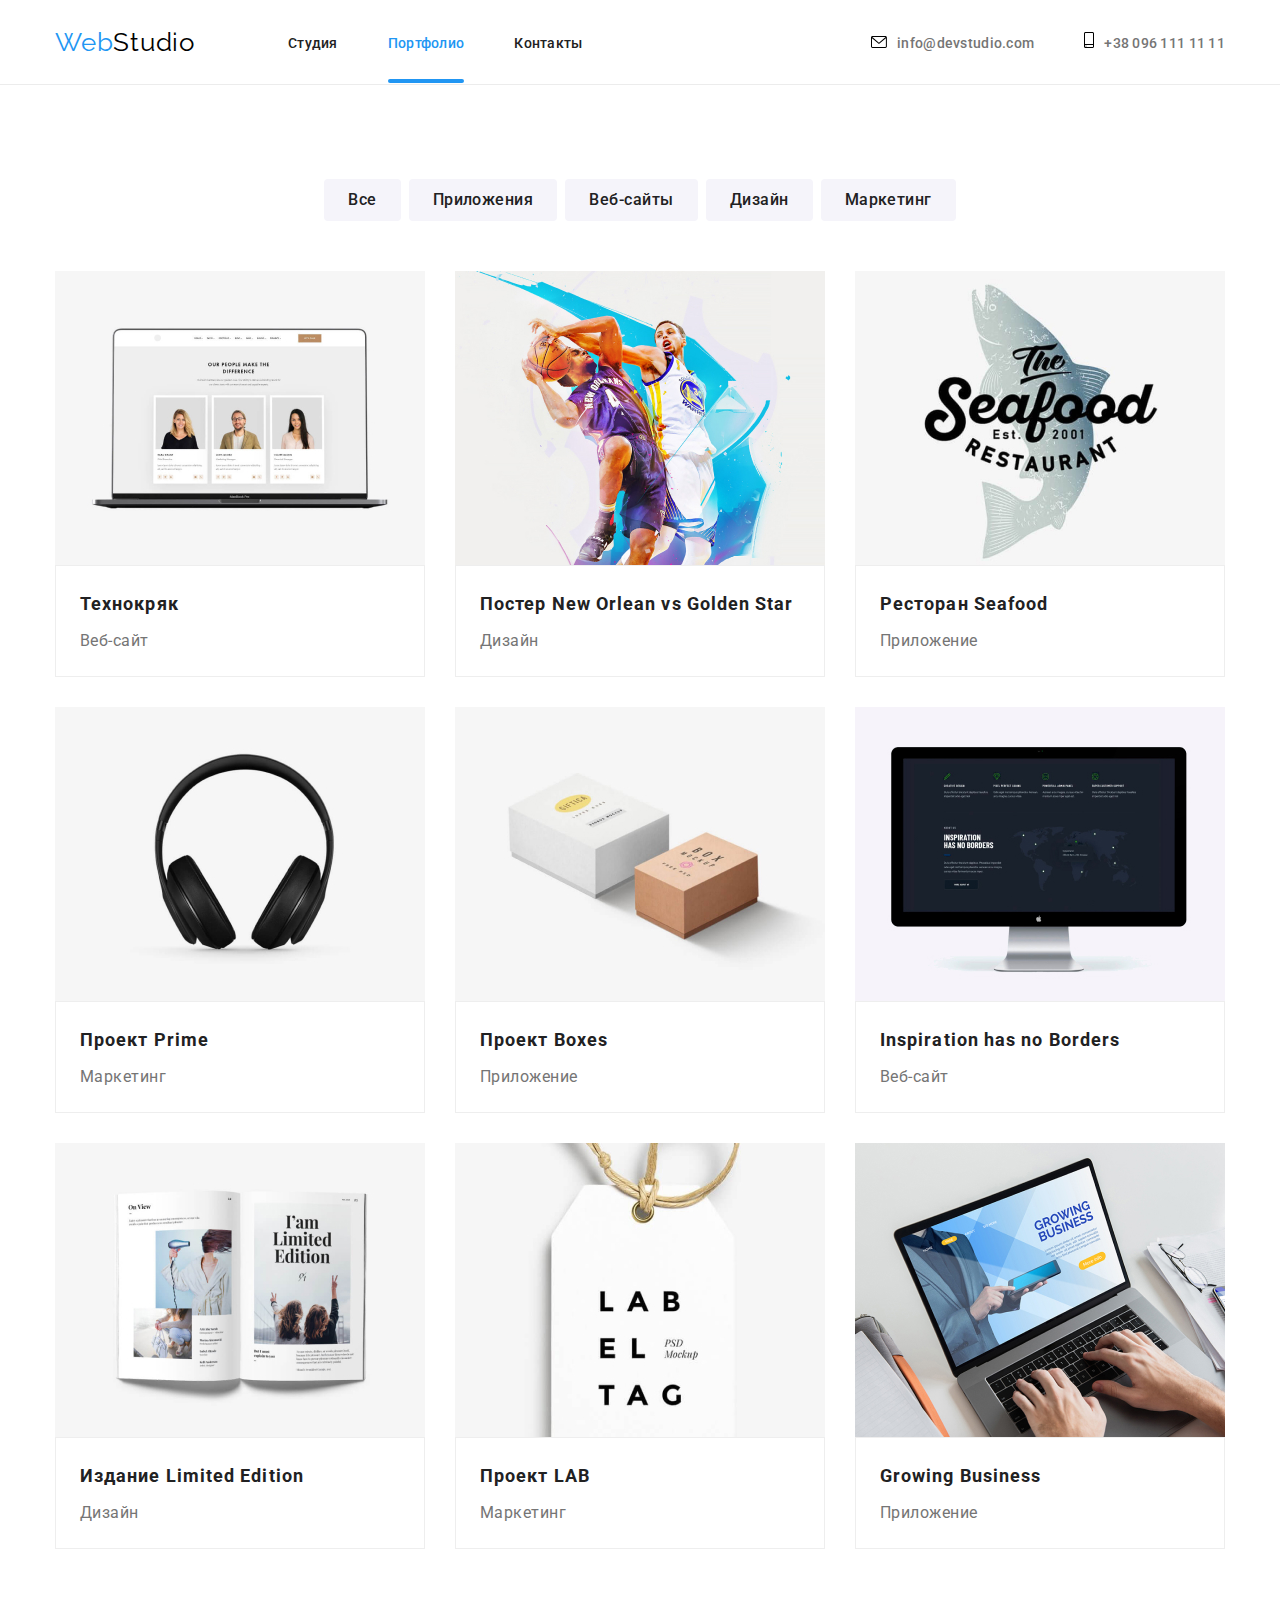
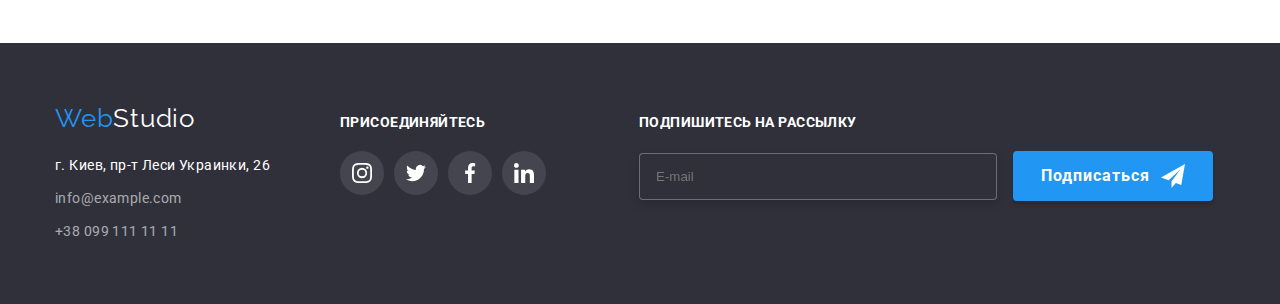
==== portfolio.html @ 4fe002f0 "перенесення попередньої роботи" ====
<!DOCTYPE html>
<html lang="en">
<head>
    <meta charset="UTF-8">
    <meta http-equiv="X-UA-Compatible" content="IE=edge">
    <meta name="viewport" content="width=device-width, initial-scale=1.0">
    <title>Document</title>
    <link href="https://fonts.googleapis.com/css2?family=Raleway:wght@700&family=Roboto:wght@400;500;700;900&display=swap"
        rel="stylesheet">
    <link href="https://cdnjs.cloudflare.com/ajax/libs/modern-normalize/1.1.0/modern-normalize.min.css">
    <link rel="stylesheet" href="./css/styles.css" />
    </head>
<body>
    <header class="nav">
    <div class="container nav-container">
        <nav class="header-content">
            <a href="" class="logo"><span class="logo-part">Web</span>Studio</a>
    
            <ul class="site-nav">
                    <li class="item"><a href="index.html">Студия</a></li>
                    <li class="item"><a href="portfolio.html" class="link current">Портфолио</a></li>
                    <li class="item"><a href="">Контакты</a></li>
                    </ul>
                    
                    </nav>
                    <ul class="header-contacts">
                        <li class="item">
                    
                            <a href="mailto:info@devstudio.com"> <svg class="item-icon mail">
                                    <use href="./images/icons.svg#icon-envelope"></use>
                                </svg>info@devstudio.com</a>
                        </li>
                        <li class="item">
                            <a href="tel:+380961111111"> <svg class="item-icon phone">
                                    <use href="./images/icons.svg#icon-smartphone"></use>
                                </svg>+38 096 111 11 11</a>
                        </li>
                    </ul>
        </div>
    
    </header>

    <main> 
    <section class="section-portfolio">
        <div class="container">
            <h1 class="visually-hidden">Портфолио</h1>
            <ul class="btn-list">
                <li class="list-item"><button type="button" class="btn-port">Все</button></li>
                <li class="list-item"><button type="button" class="btn-port">Приложения</button></li>
                <li class="list-item"><button type="button" class="btn-port">Веб-сайты</button></li>
                <li class="list-item"><button type="button" class="btn-port">Дизайн</button></li>
                <li class="list-item"><button type="button" class="btn-port">Маркетинг</button></li>
            </ul>

            <ul class="port-list">
                
                <li class="item">
                    <a href="#" class="port-card">
                        <div class="port-item">
                            <img class="port-img" src="./images/img-1.jpg" alt="Технокряк" width="370" height="294">
                            <div class="overlay">
                                <p class="overlay-text">Ресурс предлагает комплексные предложения с разным уровнем функционала и сервисов.
                                    Все это позволит посетителю получить исчерпывающие сведения о компании или частном лице.</p>
                            </div>
                        </div>
                        
                        <div class="port-box">
                            <h2 class="port-subtitle">Технокряк</h2>
                            <p class="port-text">Веб-сайт</p>
                        </div>
                    </a>
                    
                    
                </li>
                
                <li class="item">
                    <a href="#" class="port-card"> 
                        <div class="port-item">
                            <img class="port-img" src="./images/img-2.jpg" alt="Постер New Orlean vs Golden Star" width="370" height="294">
                            <div class="overlay">
                                <p class="overlay-text">Ресурс предлагает комплексные предложения с разным уровнем функционала и сервисов.
                                    Все это позволит посетителю получить исчерпывающие сведения о компании или частном лице.</p>
                            </div>
                        </div>
                        
                        <div class="port-box">
                            <h2 class="port-subtitle">Постер New Orlean vs Golden Star</h2>
                            <p class="port-text">Дизайн</p>
                        </div>
                    </a>
                    
                    
                </li>
                
                <li class="item">
                    <a href="#" class="port-card"> 
                    <div class="port-item">
                        <img class="port-img" src="./images/img-3.jpg" alt="Ресторан Seafood" width="370" height="294">
                        <div class="overlay">
                            <p class="overlay-text">Ресурс предлагает комплексные предложения с разным уровнем функционала и сервисов.
                                Все это позволит посетителю получить исчерпывающие сведения о компании или частном лице.</p>
                        </div>
                    </div>
                    
                    <div class="port-box">
                        <h2 class="port-subtitle">Ресторан Seafood</h2>
                        <p class="port-text">Приложение</p>
                    </div>
                    </a>
                                        
                </li>
                
                <li class="item">
                    <a href="#" class="port-card">
                        <div class="port-item">
                            <img class="port-img" src="./images/img-4.jpg" alt="Проект Prime" width="370" height="294">
                            <div class="overlay">
                                <p class="overlay-text">Ресурс предлагает комплексные предложения с разным уровнем функционала и сервисов.
                                    Все это позволит посетителю получить исчерпывающие сведения о компании или частном лице.</p>
                            </div>
                        </div>                        
                        
                        <div class="port-box">
                            <h2 class="port-subtitle">Проект Prime</h2>
                            <p class="port-text">Маркетинг</p>
                        </div>
                    </a>
                    
                    
                </li>
                
                <li class="item">
                    <a href="#" class="port-card">
                        <div class="port-item">
                            <img class="port-img" src="./images/img-5.jpg" alt="Проект Boxes" width="370" height="294">
                            <div class="overlay">
                                <p class="overlay-text">Ресурс предлагает комплексные предложения с разным уровнем функционала и сервисов.
                                    Все это позволит посетителю получить исчерпывающие сведения о компании или частном лице.</p>
                            </div>
                        </div>
                        
                        <div class="port-box">
                            <h2 class="port-subtitle">Проект Boxes</h2>
                            <p class="port-text">Приложение</p>
                        </div>
                    </a>
                    
                    
                </li>
                
                <li class="item"> 
                    <a href="#" class="port-card">
                        <div class="port-item">
                            <img class="port-img" src="./images/img-6.jpg" alt="Inspiration has no Borders" width="370" height="294">
                            <div class="overlay">
                                <p class="overlay-text">Ресурс предлагает комплексные предложения с разным уровнем функционала и сервисов.
                                    Все это позволит посетителю получить исчерпывающие сведения о компании или частном лице.</p>
                            </div>
                        </div>
                        
                        <div class="port-box">
                            <h2 class="port-subtitle">Inspiration has no Borders</h2>
                            <p class="port-text">Веб-сайт</p>                        
                        </div>
                    </a>
                    
                    
                </li>
                
                <li class="item">
                    <a href="#" class="port-card">
                        <div class="port-item">
                            <img class="port-img" src="./images/img-7.jpg" alt="Издание Limited Edition" width="370" height="294">
                            <div class="overlay">
                                <p class="overlay-text">Ресурс предлагает комплексные предложения с разным уровнем функционала и сервисов.
                                    Все это позволит посетителю получить исчерпывающие сведения о компании или частном лице.</p>
                            </div>
                        </div>
                        
                        <div class="port-box">
                            <h2 class="port-subtitle">Издание Limited Edition</h2>
                            <p class="port-text">Дизайн</p>                        
                        </div>
                    </a>                   
                </li>
                
                <li class="item">
                    <a href="#" class="port-card">
                        <div class="port-item">
                            <img class="port-img" src="./images/img-8.jpg" alt="Проект LAB" width="370" height="294">
                            <div class="overlay">
                        
                                <p class="overlay-text">Ресурс предлагает комплексные предложения с разным уровнем функционала и сервисов.
                                    Все это позволит посетителю получить исчерпывающие сведения о компании или частном лице.</p>
                            </div>
                        </div>
                        
                        <div class="port-box">
                            <h2 class="port-subtitle">Проект LAB</h2 class="port-subtitle">
                            <p class="port-text">Маркетинг</p>
                        </div>
                    </a>                    
                </li>
                
                <li class="item">
                    <a href="#" class="port-card">
                        <div class="port-item">
                            <img class="port-img" src="./images/img-9.jpg" alt="Growing Business" width="370" height="294">
                            <div class="overlay">
                                <p class="overlay-text">Ресурс предлагает комплексные предложения с разным уровнем функционала и сервисов.
                                    Все это позволит посетителю получить исчерпывающие сведения о компании или частном лице.</p>
                            </div>
                        </div>
                        
                        <div class="port-box">
                            <h2 class="port-subtitle">Growing Business</h2>
                            <p class="port-text">Приложение</p>
                        </div>
                    </a>
                </li>

                       
            </ul>

        </div>
   
    </section>
    </main>
    <footer class="address">
        <div class="container footer-box">
            <div>
                <a href="" class="footer-logo"><span class="footer-logo-part">Web</span>Studio</a>
                <address>
                    <p class="footer-address">г. Киев, пр-т Леси Украинки, 26</p>
                    <ul class="footer-link">
                        <a href="mailto:info@example.com">info@example.com</a>
                        <a href="tel:+380991111111">+38 099 111 11 11</a>
                    </ul>
            </div>
    
            <div class="footer-box-sl">
                <h3 class="footer-stitle">присоединяйтесь</h3>
                <ul class="sl-team-list">
                    <li> <a href="" class="sl-footer">
                            <svg class="sl-icon-footer" width="20px" height="20px">
                                <use href="./images/icons.svg#icon-instagram">
                
                                </use>
                            </svg>
                        </a> </li>
                    <li> <a href="" class="sl-footer"> <svg class="sl-icon-footer" width="20px" height="20px">
                                <use href="./images/icons.svg#icon-twitter">
                
                                </use>
                            </svg></a> </li>
                    <li> <a href="" class="sl-footer"> <svg class="sl-icon-footer" width="20px" height="20px">
                                <use href="./images/icons.svg#icon-facebook">
                
                                </use>
                            </svg></a> </li>
                    <li> <a href="" class="sl-footer"> <svg class="sl-icon-footer" width="20px" height="20px">
                                <use href="./images/icons.svg#icon-linkedin">
                
                                </use>
                            </svg></a> </li>
                </ul>
    
            </div>
            <div class="footer-form">
                <h3 class="footer-stitle">Подпишитесь на рассылку</h3>
                <form>
                    <label></label>
                    <input class="footer-input" type="email" name="email" placeholder="E-mail">
                    <button class="btn-footer" type="submit">Подписаться
                        <svg class="svg-send" width="24px" height="24px">
                            <use href="./images/icons.svg#icon-send"> </use>
                        </svg>
                    </button>
                </form>
            </div>
    
        </div>
        </address>
        </div>
    </footer>
</body>
</html>
---- css/styles.css ----
:root {
    --logo-color: #000000;
    --primary-text-color: #212122;
    --secondary-text-color: #757575;
    --footer-text-color: #FFFFFF;
    --footer-link-color: rgba(255, 255, 255, 0.6);
    --icon-color: #AFB1B8;
    --accent-color: #2196F3;
    --primary-bgc-color: #FFFFFF;
    --section-bgc-color: #E5E5E5;
    --main-footers-bgc-color: #2F303A;
    --btn-bg-color: #2196F3;
    --sec-studio-btn-bgc: #F5F4FA;
}
body {
    background: var(--primary-bgc-color);
    font-family: roboto, sans-serif;
    color: var(--primary-text-color);  
}

* {
    margin: 0;
    padding: 0;
    box-sizing: border-box;
}
    

/* header */
.container {
    width: 1200px;
    margin-left: auto;
    margin-right: auto;
    padding-left: 15px;
    padding-right: 15px;
}
.nav {
    display: flex;
    position: relative;
    justify-content: center;
    align-items: center;
    border-bottom: 1px solid #ECECEC;
        
}
.nav-container {
    display: flex;
    margin: 0;
    justify-content: center;
    
}

.header-content {
    display: flex;
    align-items: center;
    
    
}
.logo {
    color: var(--logo-color);
    font-family: Raleway, cursive;
    font-size: 26px;
    line-height: 1.19;
    letter-spacing: 0.03em;
    
    
}
.logo-part {
    color: var(--accent-color);
}
ul {
    padding: 0;
    margin: 0;
    list-style: none;
}
a:link {
    text-decoration: none;
    
}
.site-nav {
    display: flex;
    margin: 0;
    margin-left: 93px;
    padding: 0;
    align-items: center;
    
}
.site-nav .item {
    margin-right: 50px;
}
.site-nav .item:nth-last-child(1) {
    margin-right: 0;
}
.site-nav link {
    
    display: block;
    padding-top: 32px;
    padding-bottom: 32px;
}
.site-nav a {
    padding-top: 32px;
    padding-bottom: 32px;
    color: var(--primary-text-color);
    font-weight: 500;
    font-size: 14px;
    line-height: 1.14;
    letter-spacing: 0.02em;
    transition: color 250ms cubic-bezier(0.4, 0, 0.2, 1);
    
}

.site-nav .link.current {
    position: relative;
    color: var(--accent-color);
}
.site-nav .item {
    position: relative;
}
.link.current::after {
    content: '';
    position: absolute;
    bottom: 0;
    left: 0;
    width: 100%;
    height: 4px;
    border-radius: 2px;
    background-color: var(--accent-color);
}
    
.site-nav a:hover, .site-nav a:focus {
    color: var(--accent-color);}

.item-icon.phone {
    margin-right: 10px;
    width: 10px;
    height: 16px;
    transition: fill 250ms cubic-bezier(0.4, 0, 0.2, 1);
    
}
.item-icon.mail {
    margin-right: 10px;
    width: 16px;
    height: 12px;
    transition: fill 250ms cubic-bezier(0.4, 0, 0.2, 1);
}
.header-contacts .item:hover {
    fill: var(--accent-color);
}
.header-contacts .item a:focus svg {
    fill: var(--accent-color);

}
.header-contacts {
    display: flex;
    margin: 0;
    margin-left: auto;
    padding-top: 32px;
    padding-bottom: 32px;
    align-items: center;
    
}
.header-contacts .item {
    margin-right: 50px;
   
}
.header-contacts .item:nth-last-child(1) {
    margin-right: 0;
}
.header-contacts a {
    color: var(--secondary-text-color);
    font-weight: 500;
    font-size: 14px;
    line-height: 1.14;
    letter-spacing: 0.02em;
    transition: color 250ms cubic-bezier(0.4, 0, 0.2, 1);
    
}
.header-contacts a:hover,
.header-contacts a:focus {
    color: var(--accent-color);
}


/* main */


.hero {
   display: flex;
   margin-left: auto;
   margin-right: auto   ;
   padding-top: 200px;
   padding-bottom: 200px;
   max-width: 1600px;
   max-height: 600px;

   background-image: linear-gradient(to right, rgba(47,48,58,0.4), rgba(47,48,58,0.4)),
   url('../images/hero-bg-img.jpg');
   background-size: cover;
   background-position: center;
   background-repeat: no-repeat;
   background-color: var(--main-footers-bgc-color);
   color: var(--footer-text-color);
    text-align: center;
    align-items: center;
}
.hero-title {
    margin-top: 0;
    margin-bottom: 30px;
    font-weight: 900;
    font-size: 44px;
    line-height: 1.37;    
    letter-spacing: 0.06em;

    
    width: 696px;
    margin-left: auto;
    margin-right: auto;
    
}

.btn {
    background-color: var(--btn-bg-color);

    color: var(--footer-text-color);
    cursor: pointer;

    font-family: Roboto;
    font-weight: 700;
    font-size: 16px;
    line-height: 1.88;
    align-items: center;
    text-align: center;
    letter-spacing: 0.06em;

    display: inline-block;
    min-width: 200px;
    padding: 10px 32px;
    box-shadow: 0px 4px 4px rgba(0, 0, 0, 0.15);
    border-radius: 4px;
    
}

.section-secondary {
    padding-top: 89px;
    padding-bottom: 94px;

  }
.section-title {
    margin: 0;
    padding: 0;
    color: var(--primary-text-color);
    font-weight: 700;
    font-size: 36px;
    line-height: 1.17;
    text-align: center;
    letter-spacing: 0.03em;
}
.visually-hidden {
    position: absolute;
    width: 1px;
    height: 1px;
    margin: -1px;
    border: 0;
    padding: 0;
    
    white-space: nowrap;
    clip-path: inset(100%);
    clip: rect(0 0 0 0);
    overflow: hidden;
}
 
.description {
    
    display: flex;
    justify-content: center;
    gap: 30px;
}
.description-item {
    display: block;
    width: 270px;
    margin-bottom: 30px;
    
}

.benefit {
    padding: 25px 100px;
    gap: 30px;
    border-radius: 4px;
    margin-bottom: 30px;
    background-color: var(--sec-studio-btn-bgc);

}

.subtitle {
    color: var(--primary-text-color);
    font-weight: 700;
    font-size: 14px;
    line-height: 1.14;
    letter-spacing: 0.03em;
}
.section-recourse {
    padding-bottom: 94px;
   

}
.resourse {
    margin-bottom: 50px;
}
.description .item +.item {
    margin-left: 30px;
}
.text {
    box-sizing: content-box;
    margin-top: 10px;
    margin-bottom: 0;
    color: var(--secondary-text-color);
    font-size: 14px;
    line-height: 1.71;
    letter-spacing: 0.03em;
}
.work-list {
    display: flex;
}
.work-list .item {
    position: relative;
}
.work-list .item .item-title {
    position: absolute;
    bottom: 27px;
    width: 100%;
    font-weight: 700;
    font-size: 14px;
    line-height: 1.14;
    text-align: center;
    letter-spacing: 0.03em;
    text-transform: uppercase;
    color: var(--footer-text-color);
}
.work-list .item::before {
    content: '';
    width: 100%;
    height: 70px;
    position: absolute;
    bottom: 0;
    background-image: linear-gradient(to right, rgba(47, 48, 58, 0.8), rgba(47, 48, 58, 0.8));
}

.work-list .item +.item {
    margin-left: 30px;

   
}
.team-list {
    display: flex;
    margin-left: auto;
    margin-right: auto;
}

.section-team {
    background-color: var(--sec-studio-btn-bgc);
    padding-top: 94px;
    padding-bottom: 94px;
}
.subtitle-team {
    font-weight: 500;
    font-size: 16px;
    line-height: 1.19;
    text-align: center;
    letter-spacing: 0.03em;
    margin-bottom: 10px;
}
.team {
    margin-bottom: 50px;
}
.desc {
    
    color: var(--secondary-text-color);
    font-weight: 400;
    font-size: 16px;
    line-height: 1.19;
    text-align: center;
    letter-spacing: 0.03em;

    margin-bottom: 16px;
}
.img {
    background-color: var(--primary-bgc-color);
    width: 270px;

    box-shadow: 0px 1px 3px rgba(0, 0, 0, 0.12), 0px 1px 1px rgba(0, 0, 0, 0.14), 0px 2px 1px rgba(0, 0, 0, 0.2);
    border-radius: 0px 0px 4px 4px;
}
.img +.img {
    margin-left: 30px;
}

.team-box {
    padding-bottom: 30px;
    padding-top: 30px;

}
.sl-team-list {
    display: flex;
    justify-content: center;
    gap: 10px;
    border-radius: 50% 50%;

}
.sl-icon {
    transition: fill 250ms cubic-bezier(0.4, 0, 0.2, 1);
    fill: var(--icon-color);
}
.sl-team {
    width: 44px;
    height: 44px;
    margin-left: auto;
    margin-right: auto;
    align-items: center;

    display: flex;
    justify-content: center;
    gap: 10px;
    border-radius: 50% 50%;

    transition: background-color 250ms cubic-bezier(0.4, 0, 0.2, 1);
}
.sl-team:hover {
    background-color: var(--accent-color);
}
.sl-team:focus {
    background-color: var(--accent-color);
}
.sl-team:hover .sl-icon {
    fill: var(--footer-text-color);
}
.sl-team:focus .sl-icon {
    fill: var(--footer-text-color);
}

.client-title {
    margin-bottom: 50px;
}
.section-clients {
    padding-top: 94px;
    padding-bottom: 100px;
}
.client-list {
    display: flex;
    justify-content: center;
    gap: 30px;

}
.client-item {
    justify-content: center;
    border-radius: 4px;
    fill: var(--icon-color);
    
    cursor: pointer;
    
    
}
.client-link {
    box-sizing: border-box;
    display: flex;
    width: 170px;
    height: 92px;
    align-items: center;
    justify-content: center;
    border-radius: 4px;
    border: 1px solid var(--icon-color);
    transition: color 250ms cubic-bezier(0.4, 0, 0.2, 1);
}
.client-icon {
    width: 106px;
    height: 60px;
    fill: var(--icon-color);
    transition: fill 250ms cubic-bezier(0.4, 0, 0.2, 1);
    
}

.client-list .client-link:hover {
    border: 1px solid var(--accent-color);
}

.client-list .client-item:hover a .client-icon {
    fill: var(--accent-color)
}

.client-list .client-item a:focus .client-icon {
    fill: var(--accent-color);
    
}

/* footer */
.footer {
    margin: 0;
}
.footer-box {
    display: flex;
    align-items: baseline;
}
.footer-box-sl {
    margin-left: 70px;
}
.address {
    
    margin: 0;
    background-color:var(--main-footers-bgc-color);
    padding-top: 60px;
    padding-bottom: 60px;
    
}
.footer-logo {
    display: block;
    padding-bottom: 20px;
    color: var(--footer-text-color);
    font-family: Raleway, cursive;
    font-size: 26px;
    line-height: 1.19;
    letter-spacing: 0.03em;
}   
.footer-logo-part {
    color: var(--accent-color);
}
.footer-address {
    color: var(--footer-text-color);
    font-family: 'Roboto';
    font-style: normal;
    font-weight: 400;
    font-size: 14px;
    line-height: 1.71;
    letter-spacing: 0.03em;
}
.footer-link a {
    display: block;
    margin-top: 9px;

    color: var(--footer-link-color);
    font-family: 'Roboto';
    font-style: normal;
    font-weight: 400;
    font-size: 14px;
    line-height: 1.71;
    letter-spacing: 0.03em;    
}
.footer-stitle {
    font-weight: 700;
    font-style: normal;
    font-size: 14px;
    line-height: 1.14;
    text-transform: uppercase;
    letter-spacing: 0.03em;

    color: var(--footer-text-color);
    margin-bottom: 20px;
}
.sl-footer {
    width: 44px;
    height: 44px;
    margin-left: auto;
    margin-right: auto;
    align-items: center;
    background-color: rgba(255, 255, 255, 0.1);
           
    display: flex;
    justify-content: center;
    gap: 10px;
    border-radius: 50% 50%;

    transition: background-color 250ms cubic-bezier(0.4, 0, 0.2, 1);
}
.sl-footer:hover {
    background-color: var(--accent-color);
}
.sl-footer:focus {
    background-color: var(--accent-color);
}
.sl-icon-footer {
    fill: var(--footer-text-color);
}
.footer-form {
    margin-left: 93px;

}
.footer-input {
    display: inline-block;
    background-color: var(--main-footers-bgc-color);
    border: 1px solid rgba(255, 255, 255, 0.3);
    filter: drop-shadow(0px 4px 4px rgba(0, 0, 0, 0.15));
    border-radius: 4px;
    min-width: 358px;
    width: 50px;
    padding: 15px 16px;
    color: var(--footer-text-color);
}
.btn-footer {
    position: relative;
    background-color: var(--btn-bg-color);
    
    color: var(--footer-text-color);
    cursor: pointer;
    
    font-family: Roboto;
    font-weight: 700;
    font-size: 16px;
    line-height: 1.88;
    letter-spacing: 0.06em;
    
    display: inline-block;
    text-align: left;
    min-width: 200px;
    padding: 10px 28px;
    box-shadow: 0px 4px 4px rgba(0, 0, 0, 0.15);
    border-radius: 4px;
    border: 0;
    margin-left: 12px;
}
.svg-send {
    position: absolute;
    right: 28px;
    top: 50%;
    transform: translateY(-50%);
}

/* modal */
.backdrop {
    position: fixed;
    top: 0;
    left: 0;
    width: 100%;
    height: 100%;
    z-index: 1;
    background-color: rgba(0, 0, 0, 0.2);
    transform: scale(1);
    transition: opacity 0.5s, visibility 0.5s, transform 0.5s;
    
}

.backdrop.is-hidden {
    opacity: 0;
    visibility: hidden;
    pointer-events: none;
    transform: scale(0);
   
}

.modal {
    max-height: 581px;
    height: 100%;
    width: 528px;
    position: absolute;
    top: 50%;
    left: 50%;
    transform: translate(-50%, -50%);   

    background-color: var(--primary-bgc-color);
    box-shadow: 0px 1px 3px rgba(0, 0, 0, 0.12), 0px 1px 1px rgba(0, 0, 0, 0.14), 0px 2px 1px rgba(0, 0, 0, 0.2);
    border-radius: 4px;
}

.btn-close {
    display: flex;
    align-items: center;
    justify-content: center;
    position: absolute;
    width: 30px;
    height: 30px;
    top: 8px;
    right: 8px;
    cursor: pointer;

    border: 1px solid rgba(0, 0, 0, 0.1);
    background-color: var(--primary-bgc-color);

    border-radius: 50% 50%;
    transition: fill 250ms cubic-bezier(0.4, 0, 0.2, 1);
}

.svg-close {
    fill: var(--logo-color);
}
.btn-close:hover .svg-close {
    fill: var(--accent-color);
}
.btn-close:focus .svg-close {
    fill: var(--accent-color);
}
.modal-inner {
    padding: 12px 40px 40px 40px;
}
.modal-title {
    margin-top: 40px;
    font-size: 20px;
    line-height: 1.15;
    text-align: center;
    width: 100%;
    letter-spacing: 0.03em;
    color: var(--primary-text-color);   
}

.form-field {
    margin-bottom: 10px;
    transition: fill 250ms cubic-bezier(0.4, 0, 0.2, 1), border 250ms cubic-bezier(0.4, 0, 0.2, 1);
    
}
.form-field-label {
    display: block;
    font-style: normal;
    font-weight: 400;
    font-size: 12px;
    line-height: 1.17;
    letter-spacing: 0.01em;
    color: var(--secondary-text-color);
    margin-bottom: 4px;

}
.form-field-input {
    cursor: pointer;
    width: 100%;
    height: 40px;
    padding: 12px 42px;
    border: 1px solid rgba(33, 33, 33, 0.2);
    border-radius: 4px;
    color: var(--primary-text-color);
    /* outline: none; */
    
}
.form-field:hover .form-field-icon {
    fill: var(--accent-color);
}
.form-field-input:hover {
    border: 1px solid var(--accent-color);
}
.form-field:focus-within .form-field-input {
    border: 1px solid var(--accent-color);    
}
.form-field:focus-within .form-field-icon {
    fill: var(--accent-color);
}
.form-field-textarea::placeholder {
    color: rgba(117, 117, 117, 0.5);
}
.form-field-textarea {
    height: 120px;
    width: 100%;
    cursor: pointer;    
    padding: 12px 16px;
    border: 1px solid rgba(33, 33, 33, 0.2);
    border-radius: 4px;
    font-family: 'Roboto';
    color: var(--primary-text-color);
    font-style: normal;
    font-weight: 400;
    font-size: 14px;
    line-height: 1.14;
    letter-spacing: 0.01em;
    resize: none;
    /* outline: none; */
}
.checkbox-label {
    display: inline-block;
    font-style: normal;
    font-weight: 400;
    font-size: 12px;
    line-height: 1.71;
    letter-spacing: 0.03em;
    color: var(--secondary-text-color);
}
.form-field .checkbox-label-part {
    color: var(--accent-color);
    text-decoration-line: underline;
}

.checkbox {
    display: flex;
    align-items: center;
    margin-top: 20px;
    margin-bottom: 30px;
    
}
.checkbox-control {
    position: relative;
    display: flex;
    align-items: center;
    justify-content: center;
    flex-shrink: 0;
    width: 16px;
    height: 15px;
    margin-right: 8px;
}
.checkbox-icon {
    opacity: 1;
}
.checkbox-icon-check {
    position: absolute;
    opacity: 0;
}
.checkbox-input {
    transition: opacity 250ms cubic-bezier(0.4, 0, 0.2, 1);
}
.checkbox-input:checked + .checkbox-icon {
    opacity: 0;
}
.checkbox-input:checked ~ .checkbox-icon-check {
    opacity: 1;
}
.terms-condition {
    font-family: 'Roboto';
    font-style: normal;
    font-weight: 400;
    font-size: 14px;
    line-height: 1.71;
    letter-spacing: 0.03em;

    color: var(--secondary-text-color)
}
.btn-modal {
    background-color: #188CE8;
    
    color: var(--footer-text-color);
    cursor: pointer;
    
    font-family: Roboto;
    font-weight: 700;
    font-size: 16px;
    line-height: 1.88;
    letter-spacing: 0.06em;
    
    display: inline-block;
    min-width: 200px;
    padding: 10px 55px;
    box-shadow: 0px 4px 4px rgba(0, 0, 0, 0.15);
    border-radius: 4px;
    border: 0;
    margin-left: 124px;
}
.form-field-inner {
    position: relative;
}
.form-field-icon {
    position: absolute;
    top: 50%;
    transform: translateY(-50%);
    left: 12px;
}
/* portfolio */
.section-portfolio {
    
    padding-top: 94px;
    padding-bottom: 94px;
}
.btn-list {
    display: flex;
    justify-content: center;
    margin-bottom: 50px;
}
.list-item +.list-item {
    margin-left: 8px;
}
.btn-port {
    display: inline-block;
    
    padding: 6px 22px;
    background-color: var(--sec-studio-btn-bgc);

    color: var(--primary-text-color);
    font-family: Roboto;
    cursor: pointer;
    font-weight: 500;
    font-size: 16px;
    line-height: 1.62;
    text-align: center;
    letter-spacing: 0.03em;
    
    border-radius: 4px;
    border-color: transparent;

    transition: background-color 250ms cubic-bezier(0.4, 0, 0.2, 1), color 250ms cubic-bezier(0.4, 0, 0.2, 1);

}
.btn-port:hover,
.btn-port:focus {
    background-color: var(--btn-bg-color);
    color: var(--footer-text-color);
   
    font-weight: 500;
    font-size: 16px;
    line-height: 1.62;
    text-align: center;
    letter-spacing: 0.03em;
    box-shadow: 0px 3px 1px rgba(0, 0, 0, 0.1), 0px 1px 2px rgba(0, 0, 0, 0.08), 0px 2px 2px rgba(0, 0, 0, 0.12);

    
}
.port-list {
    display: flex;
    flex-wrap: wrap;
   
    background-color: var(--primary-bgc-color);

}

.port-list .item:nth-child(3n+1) {
    margin-left: 0;
}
.port-list .item:nth-last-of-type(-n+3) {
    margin-bottom: 0;
}

.port-img {
    display: block;
    
    max-width: 100%;
    height: auto;
    
}
.port-box {
    box-sizing: border-box;
    border: 1px solid #eee;
    padding: 20px 24px;
}
.port-list .item {
    position: relative;
    margin-left: 30px;
    margin-bottom: 30px;
    transition: box-shadow 250ms cubic-bezier(0.4, 0, 0.2, 1);

}

.port-list .item:hover,
.port-list .item:focus {
    
    box-shadow: 0px 1px 1px rgba(0, 0, 0, 0.12), 0px 4px 4px rgba(0, 0, 0, 0.06), 1px 4px 6px rgba(0, 0, 0, 0.16);
}

.overlay {
    width: 100%;
    height: 100%;
    position: absolute;
    top: 0;
    left: 0;
    background-image: linear-gradient(to right, rgba(33, 150, 243, 0.9), rgba(33, 150, 243, 0.9));
    transform: translateY(100%);
    transition: transform 250ms cubic-bezier(0.4, 0, 0.2, 1);
    pointer-events: none;

}
.port-card:hover .overlay {
   
    overflow: hidden;
    transform: translateY(0);
    

}
.port-item {
    display: flex;
    position: relative;
    overflow: hidden;
}

.overlay-text {
    position: absolute;
    top: 63px;
    left: 24px;
    font-weight: 400;
    font-size: 18px;
    line-height: 1.56;
    letter-spacing: 0.03em;
    color: var(--footer-text-color);
    transform: translateY(100%);
    transition: transform 250ms cubic-bezier(0.4, 0, 0.2, 1);
    pointer-events: none;
}
.port-card:hover .overlay-text {
    
    transform: translateY(0);
}


.port-subtitle {
    margin-bottom: 4px;
    color: var(--primary-text-color);
    font-weight: 700;
    font-size: 18px;
    line-height: 2;
    letter-spacing: 0.06em;
}
.port-text {
    color: var(--secondary-text-color);
    font-weight: 400;
    font-size: 16px;
    line-height: 1.88;
    letter-spacing: 0.03em;
    
}
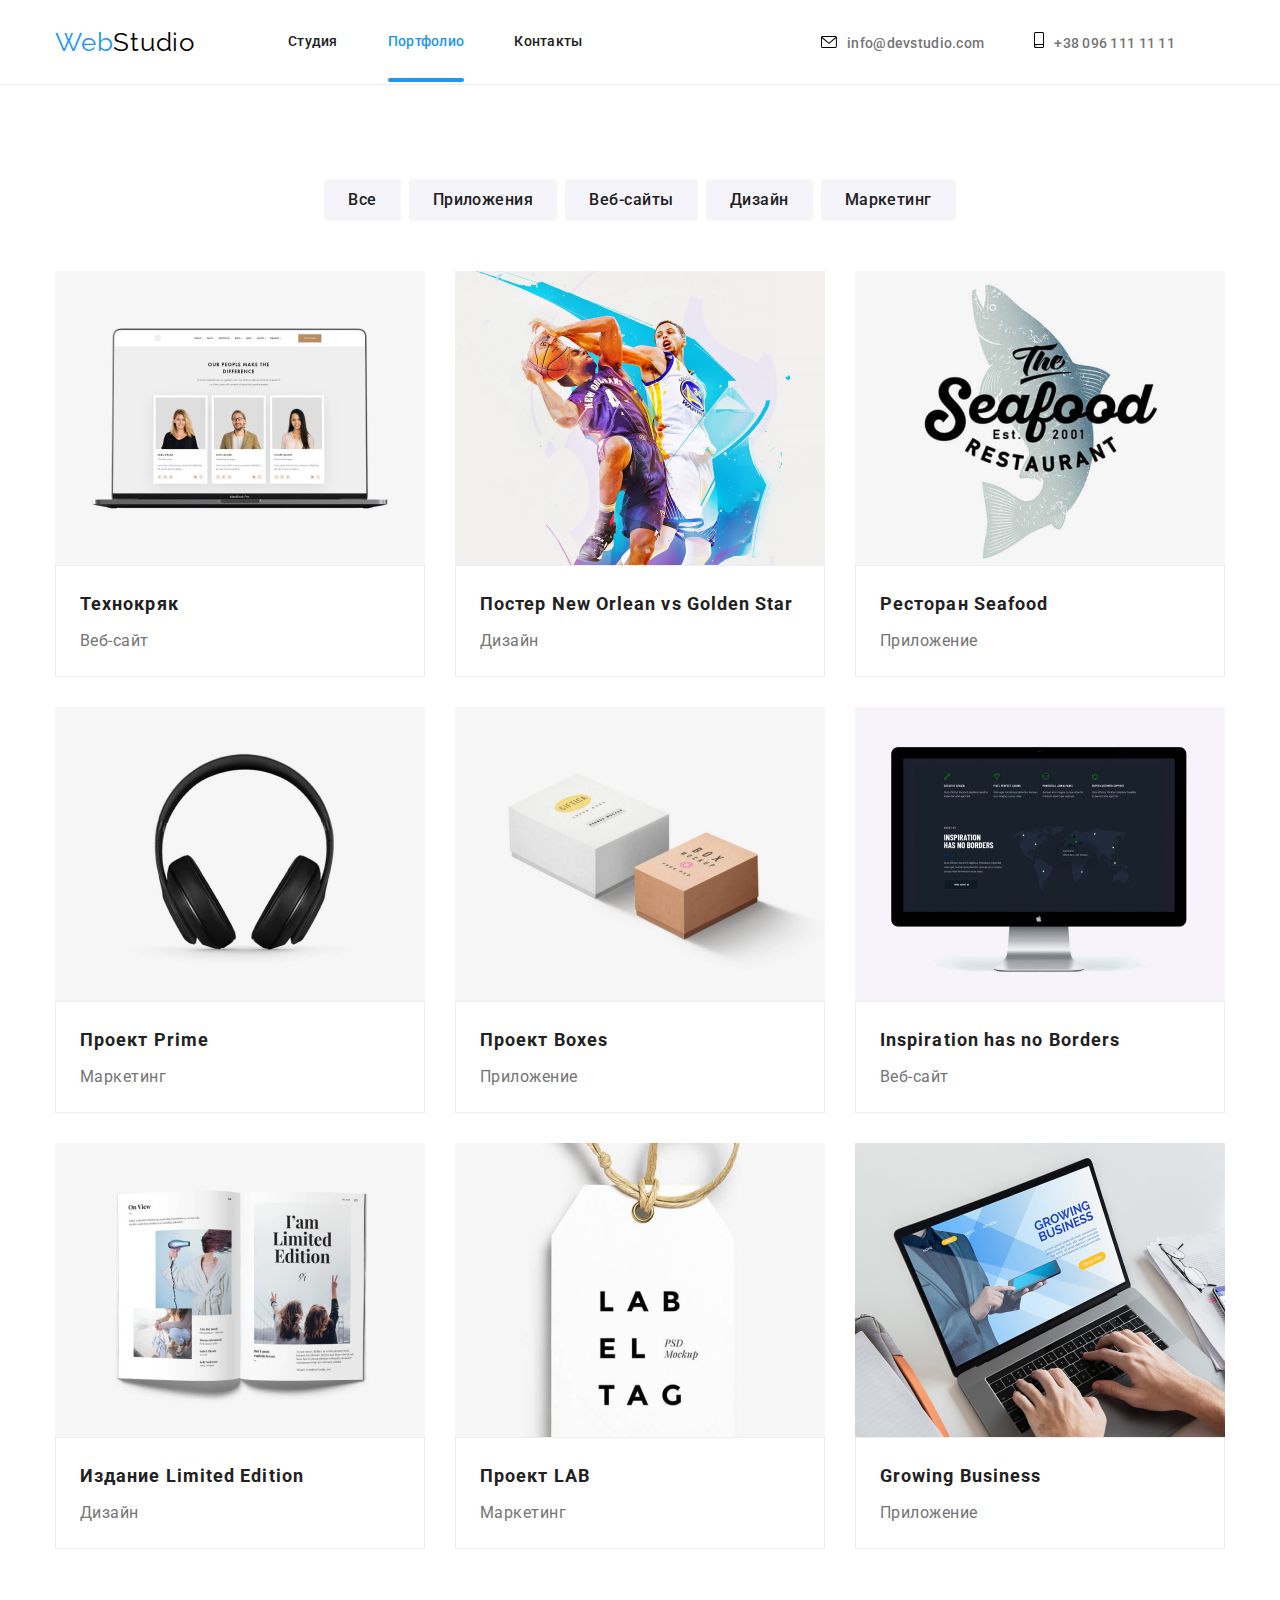
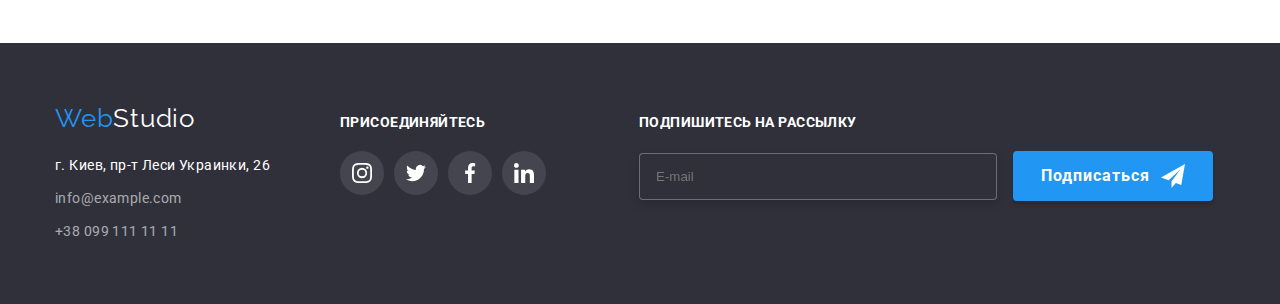
==== commit 01f3b39c: "відредаговано по БЕМ" ====
--- a/portfolio.html
+++ b/portfolio.html
@@ -11,27 +11,27 @@
     <link rel="stylesheet" href="./css/styles.css" />
     </head>
 <body>
-    <header class="nav">
-    <div class="container nav-container">
-        <nav class="header-content">
-            <a href="" class="logo"><span class="logo-part">Web</span>Studio</a>
-    
-            <ul class="site-nav">
-                    <li class="item"><a href="index.html">Студия</a></li>
-                    <li class="item"><a href="portfolio.html" class="link current">Портфолио</a></li>
-                    <li class="item"><a href="">Контакты</a></li>
-                    </ul>
-                    
-                    </nav>
-                    <ul class="header-contacts">
-                        <li class="item">
-                    
-                            <a href="mailto:info@devstudio.com"> <svg class="item-icon mail">
+    <header class="header">
+        <div class="container header__container">
+            <nav class="header-content">
+                <a href="" class="logo"><span class="logo_header--blue">Web</span>Studio</a>
+    
+                <ul class="site-nav">
+                    <li class="site-nav__item"><a class="site-nav__link" href="index.html">Студия</a></li>
+                    <li class="site-nav__item"><a class="site-nav__link site-nav_link--current" href="portfolio.html">Портфолио</a></li>
+                    <li class="site-nav__item"><a class="site-nav__link" href="">Контакты</a></li>
+                </ul>
+    
+            </nav>
+                    <ul class="contacts">
+                        <li class="contacts__item">
+                            <a class="contacts__link" href="mailto:info@devstudio.com"> <svg class="contacts__icon mail" width="16px"
+                                    height="12px">
                                     <use href="./images/icons.svg#icon-envelope"></use>
                                 </svg>info@devstudio.com</a>
                         </li>
-                        <li class="item">
-                            <a href="tel:+380961111111"> <svg class="item-icon phone">
+                        <li class="contacts__item">
+                            <a class="contacts__link" href="tel:+380961111111"> <svg class="contacts__icon" width="10px" height="16px">
                                     <use href="./images/icons.svg#icon-smartphone"></use>
                                 </svg>+38 096 111 11 11</a>
                         </li>
@@ -226,53 +226,56 @@
    
     </section>
     </main>
-    <footer class="address">
-        <div class="container footer-box">
+    <footer class="footer">
+        <div class="container footer__box">
             <div>
-                <a href="" class="footer-logo"><span class="footer-logo-part">Web</span>Studio</a>
+                <a href="" class="logo logo__footer"><span class="logo__footer--white">Web</span>Studio</a>
                 <address>
-                    <p class="footer-address">г. Киев, пр-т Леси Украинки, 26</p>
-                    <ul class="footer-link">
-                        <a href="mailto:info@example.com">info@example.com</a>
-                        <a href="tel:+380991111111">+38 099 111 11 11</a>
+                    <p class="footer__address">г. Киев, пр-т Леси Украинки, 26</p>
+                    <ul class="footer__contacts">
+                        <a class="footer__link" href="mailto:info@example.com">info@example.com</a>
+                        <a class="footer__link" href="tel:+380991111111">+38 099 111 11 11</a>
                     </ul>
             </div>
     
-            <div class="footer-box-sl">
-                <h3 class="footer-stitle">присоединяйтесь</h3>
-                <ul class="sl-team-list">
-                    <li> <a href="" class="sl-footer">
-                            <svg class="sl-icon-footer" width="20px" height="20px">
+            <div class="footer__join">
+                <h3 class="footer__title">присоединяйтесь</h3>
+                <ul class="social__list">
+                    <li class="social__item"> <a href="" class="social__link social__link--bg-color">
+                            <svg class="social__icon social__icon-white" width="20px" height="20px">
                                 <use href="./images/icons.svg#icon-instagram">
                 
                                 </use>
                             </svg>
                         </a> </li>
-                    <li> <a href="" class="sl-footer"> <svg class="sl-icon-footer" width="20px" height="20px">
+                    <li class="social__item"> <a href="" class="social__link social__link--bg-color"> <svg
+                                class="social__icon social__icon-white" width="20px" height="20px">
                                 <use href="./images/icons.svg#icon-twitter">
                 
                                 </use>
                             </svg></a> </li>
-                    <li> <a href="" class="sl-footer"> <svg class="sl-icon-footer" width="20px" height="20px">
+                    <li class="social__item"> <a href="" class="social__link social__link--bg-color"> <svg
+                                class="social__icon social__icon-white" width="20px" height="20px">
                                 <use href="./images/icons.svg#icon-facebook">
                 
                                 </use>
                             </svg></a> </li>
-                    <li> <a href="" class="sl-footer"> <svg class="sl-icon-footer" width="20px" height="20px">
+                    <li class="social__item"> <a href="" class="social__link social__link--bg-color"> <svg
+                                class="social__icon social__icon-white" width="20px" height="20px">
                                 <use href="./images/icons.svg#icon-linkedin">
                 
                                 </use>
                             </svg></a> </li>
                 </ul>
-    
             </div>
-            <div class="footer-form">
-                <h3 class="footer-stitle">Подпишитесь на рассылку</h3>
+
+            <div class="footer__form">
+                <h3 class="footer__title">Подпишитесь на рассылку</h3>
                 <form>
                     <label></label>
-                    <input class="footer-input" type="email" name="email" placeholder="E-mail">
-                    <button class="btn-footer" type="submit">Подписаться
-                        <svg class="svg-send" width="24px" height="24px">
+                    <input class="footer__input" type="email" name="email" placeholder="E-mail">
+                    <button class="btn footer__btn" type="submit">Подписаться
+                        <svg class="footer__icon" width="24px" height="24px">
                             <use href="./images/icons.svg#icon-send"> </use>
                         </svg>
                     </button>
--- a/css/styles.css
+++ b/css/styles.css
@@ -17,15 +17,21 @@
     font-family: roboto, sans-serif;
     color: var(--primary-text-color);  
 }
-
+/* base */
 * {
     margin: 0;
     padding: 0;
     box-sizing: border-box;
 }
-    
-
-/* header */
+ul {
+    padding: 0;
+    margin: 0;
+    list-style: none;
+}
+
+a:link {
+    text-decoration: none;
+}
 .container {
     width: 1200px;
     margin-left: auto;
@@ -33,7 +39,23 @@
     padding-left: 15px;
     padding-right: 15px;
 }
-.nav {
+.visually-hidden {
+    position: absolute;
+    width: 1px;
+    height: 1px;
+    margin: -1px;
+    border: 0;
+    padding: 0;
+
+    white-space: nowrap;
+    clip-path: inset(100%);
+    clip: rect(0 0 0 0);
+    overflow: hidden;
+}
+
+/* header */
+
+.header {
     display: flex;
     position: relative;
     justify-content: center;
@@ -41,7 +63,7 @@
     border-bottom: 1px solid #ECECEC;
         
 }
-.nav-container {
+.header__container {
     display: flex;
     margin: 0;
     justify-content: center;
@@ -50,10 +72,10 @@
 
 .header-content {
     display: flex;
-    align-items: center;
-    
-    
-}
+    align-items: center;    
+}
+
+/* logo */
 .logo {
     color: var(--logo-color);
     font-family: Raleway, cursive;
@@ -63,18 +85,10 @@
     
     
 }
-.logo-part {
+.logo_header--blue {
     color: var(--accent-color);
 }
-ul {
-    padding: 0;
-    margin: 0;
-    list-style: none;
-}
-a:link {
-    text-decoration: none;
-    
-}
+/* sit-nav */
 .site-nav {
     display: flex;
     margin: 0;
@@ -83,19 +97,19 @@
     align-items: center;
     
 }
-.site-nav .item {
+.site-nav__item {
+    position: relative;
     margin-right: 50px;
 }
-.site-nav .item:nth-last-child(1) {
+.site-nav__item:nth-last-child(1) {
     margin-right: 0;
 }
-.site-nav link {
+.site-nav__link {
     
     display: block;
     padding-top: 32px;
     padding-bottom: 32px;
-}
-.site-nav a {
+
     padding-top: 32px;
     padding-bottom: 32px;
     color: var(--primary-text-color);
@@ -107,14 +121,12 @@
     
 }
 
-.site-nav .link.current {
+.site-nav_link--current {
     position: relative;
     color: var(--accent-color);
 }
-.site-nav .item {
-    position: relative;
-}
-.link.current::after {
+
+.site-nav_link--current::after {
     content: '';
     position: absolute;
     bottom: 0;
@@ -125,63 +137,54 @@
     background-color: var(--accent-color);
 }
     
-.site-nav a:hover, .site-nav a:focus {
-    color: var(--accent-color);}
-
-.item-icon.phone {
-    margin-right: 10px;
-    width: 10px;
-    height: 16px;
-    transition: fill 250ms cubic-bezier(0.4, 0, 0.2, 1);
-    
-}
-.item-icon.mail {
-    margin-right: 10px;
-    width: 16px;
-    height: 12px;
-    transition: fill 250ms cubic-bezier(0.4, 0, 0.2, 1);
-}
-.header-contacts .item:hover {
-    fill: var(--accent-color);
-}
-.header-contacts .item a:focus svg {
-    fill: var(--accent-color);
-
-}
-.header-contacts {
+.site-nav__item:hover .site-nav__link,
+.site-nav__link:focus
+ {    color: var(--accent-color);}
+
+
+/* contacts */
+
+.contacts {
     display: flex;
     margin: 0;
     margin-left: auto;
     padding-top: 32px;
     padding-bottom: 32px;
-    align-items: center;
-    
-}
-.header-contacts .item {
-    margin-right: 50px;
-   
-}
-.header-contacts .item:nth-last-child(1) {
+    align-items: center;    
+}
+
+.contacts__item {
+    margin-right: 50px;   
+}
+.contacts_item:nth-last-child(1) {
     margin-right: 0;
 }
-.header-contacts a {
+.contacts__link {
     color: var(--secondary-text-color);
     font-weight: 500;
     font-size: 14px;
     line-height: 1.14;
     letter-spacing: 0.02em;
     transition: color 250ms cubic-bezier(0.4, 0, 0.2, 1);
-    
-}
-.header-contacts a:hover,
-.header-contacts a:focus {
+}
+.contacts__link:hover,
+.contacts__link:focus {
     color: var(--accent-color);
 }
-
+.contacts__icon {
+    margin-right: 10px;
+    transition: fill 250ms cubic-bezier(0.4, 0, 0.2, 1);
+}
+
+.contacts__item:hover {
+    fill: var(--accent-color);
+}
+
+.contacts__link:focus .contacts__icon {
+    fill: var(--accent-color);
+}
 
 /* main */
-
-
 .hero {
    display: flex;
    margin-left: auto;
@@ -234,8 +237,7 @@
     min-width: 200px;
     padding: 10px 32px;
     box-shadow: 0px 4px 4px rgba(0, 0, 0, 0.15);
-    border-radius: 4px;
-    
+    border-radius: 4px;    
 }
 
 .section-secondary {
@@ -253,19 +255,7 @@
     text-align: center;
     letter-spacing: 0.03em;
 }
-.visually-hidden {
-    position: absolute;
-    width: 1px;
-    height: 1px;
-    margin: -1px;
-    border: 0;
-    padding: 0;
-    
-    white-space: nowrap;
-    clip-path: inset(100%);
-    clip: rect(0 0 0 0);
-    overflow: hidden;
-}
+
  
 .description {
     
@@ -344,20 +334,19 @@
 }
 
 .work-list .item +.item {
-    margin-left: 30px;
-
-   
-}
-.team-list {
-    display: flex;
-    margin-left: auto;
-    margin-right: auto;
-}
-
+    margin-left: 30px;   
+}
+
+/* team */
 .section-team {
     background-color: var(--sec-studio-btn-bgc);
     padding-top: 94px;
     padding-bottom: 94px;
+}
+.team-list {
+    display: flex;
+    margin-left: auto;
+    margin-right: auto;
 }
 .subtitle-team {
     font-weight: 500;
@@ -395,46 +384,34 @@
 .team-box {
     padding-bottom: 30px;
     padding-top: 30px;
-
-}
-.sl-team-list {
+}
+/* social-link */
+.social__list {
     display: flex;
     justify-content: center;
     gap: 10px;
     border-radius: 50% 50%;
 
 }
-.sl-icon {
+.social__icon {
     transition: fill 250ms cubic-bezier(0.4, 0, 0.2, 1);
     fill: var(--icon-color);
 }
-.sl-team {
-    width: 44px;
-    height: 44px;
-    margin-left: auto;
-    margin-right: auto;
-    align-items: center;
-
-    display: flex;
-    justify-content: center;
-    gap: 10px;
-    border-radius: 50% 50%;
-
-    transition: background-color 250ms cubic-bezier(0.4, 0, 0.2, 1);
-}
-.sl-team:hover {
+/* social-link team */
+.social__link:hover {
     background-color: var(--accent-color);
 }
-.sl-team:focus {
+.social__link:focus {
     background-color: var(--accent-color);
 }
-.sl-team:hover .sl-icon {
+.social__link:hover .social__icon {
     fill: var(--footer-text-color);
 }
-.sl-team:focus .sl-icon {
+.social__link:focus .social__icon {
     fill: var(--footer-text-color);
 }
 
+/* section clients */
 .client-title {
     margin-bottom: 50px;
 }
@@ -492,35 +469,28 @@
 /* footer */
 .footer {
     margin: 0;
-}
-.footer-box {
-    display: flex;
-    align-items: baseline;
-}
-.footer-box-sl {
-    margin-left: 70px;
-}
-.address {
-    
-    margin: 0;
-    background-color:var(--main-footers-bgc-color);
+    background-color: var(--main-footers-bgc-color);
     padding-top: 60px;
     padding-bottom: 60px;
-    
-}
-.footer-logo {
+}
+
+.footer__box {
+    display: flex;
+    align-items: baseline;
+}
+
+/* footer-logo */
+.logo__footer {
     display: block;
     padding-bottom: 20px;
     color: var(--footer-text-color);
-    font-family: Raleway, cursive;
-    font-size: 26px;
-    line-height: 1.19;
-    letter-spacing: 0.03em;
+    
 }   
-.footer-logo-part {
+.logo__footer--white {
     color: var(--accent-color);
 }
-.footer-address {
+/* footer address */
+.footer__address {
     color: var(--footer-text-color);
     font-family: 'Roboto';
     font-style: normal;
@@ -529,7 +499,7 @@
     line-height: 1.71;
     letter-spacing: 0.03em;
 }
-.footer-link a {
+.footer__link {
     display: block;
     margin-top: 9px;
 
@@ -541,7 +511,11 @@
     line-height: 1.71;
     letter-spacing: 0.03em;    
 }
-.footer-stitle {
+/* footer__social-link */
+.footer__join {
+    margin-left: 70px;
+}
+.footer__title {
     font-weight: 700;
     font-style: normal;
     font-size: 14px;
@@ -552,14 +526,13 @@
     color: var(--footer-text-color);
     margin-bottom: 20px;
 }
-.sl-footer {
+.social__link {
     width: 44px;
     height: 44px;
     margin-left: auto;
     margin-right: auto;
     align-items: center;
-    background-color: rgba(255, 255, 255, 0.1);
-           
+               
     display: flex;
     justify-content: center;
     gap: 10px;
@@ -567,20 +540,25 @@
 
     transition: background-color 250ms cubic-bezier(0.4, 0, 0.2, 1);
 }
-.sl-footer:hover {
+.social__link--bg-color {
+    background-color: rgba(255, 255, 255, 0.1);
+}
+.social__link--bg-color:hover {
     background-color: var(--accent-color);
 }
-.sl-footer:focus {
+.social__link--bg-color:focus {
     background-color: var(--accent-color);
 }
-.sl-icon-footer {
+.social__icon-white {
     fill: var(--footer-text-color);
 }
-.footer-form {
+
+/* footer form */
+.footer__form {
     margin-left: 93px;
 
 }
-.footer-input {
+.footer__input {
     display: inline-block;
     background-color: var(--main-footers-bgc-color);
     border: 1px solid rgba(255, 255, 255, 0.3);
@@ -591,29 +569,14 @@
     padding: 15px 16px;
     color: var(--footer-text-color);
 }
-.btn-footer {
-    position: relative;
-    background-color: var(--btn-bg-color);
-    
-    color: var(--footer-text-color);
-    cursor: pointer;
-    
-    font-family: Roboto;
-    font-weight: 700;
-    font-size: 16px;
-    line-height: 1.88;
-    letter-spacing: 0.06em;
-    
-    display: inline-block;
-    text-align: left;
-    min-width: 200px;
-    padding: 10px 28px;
-    box-shadow: 0px 4px 4px rgba(0, 0, 0, 0.15);
-    border-radius: 4px;
+.footer__btn {
+    position: relative;   
+    text-align: left;    
+    padding: 10px 28px;   
     border: 0;
     margin-left: 12px;
 }
-.svg-send {
+.footer__icon {
     position: absolute;
     right: 28px;
     top: 50%;
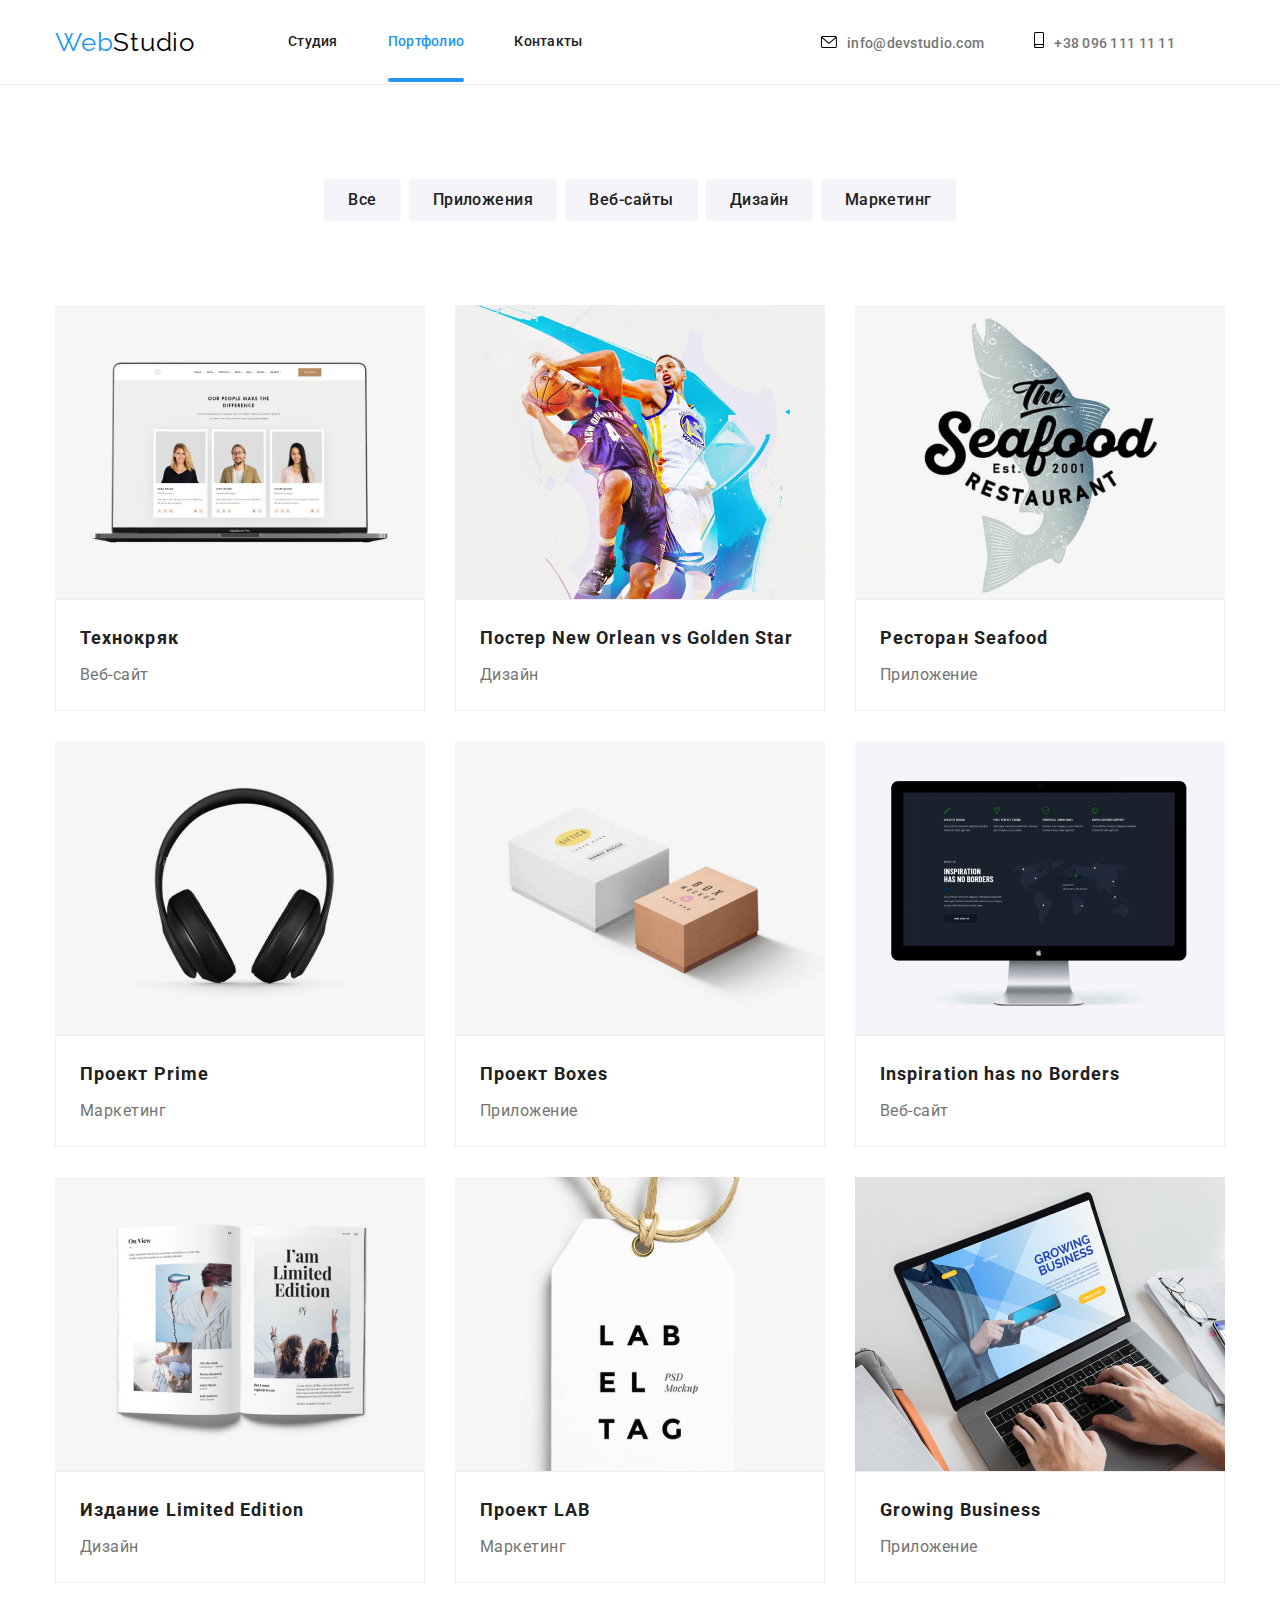
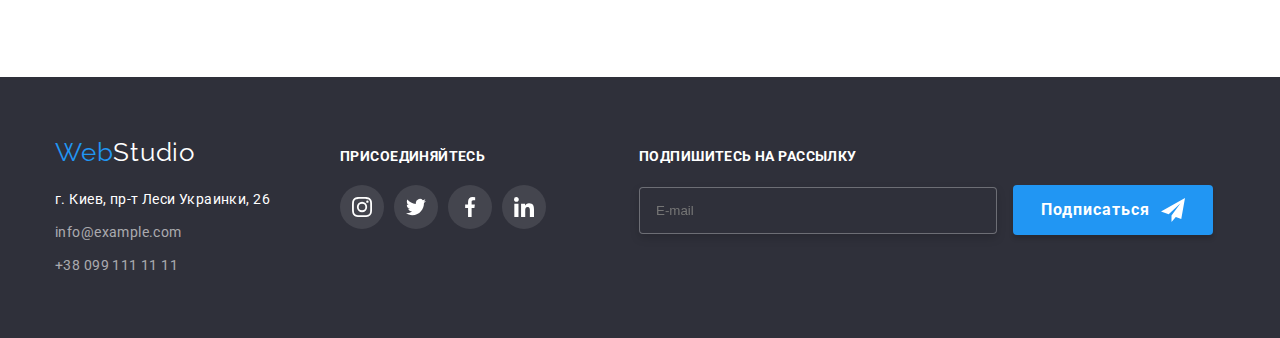
==== commit 24094c73: "css замінено на sass" ====
--- a/portfolio.html
+++ b/portfolio.html
@@ -8,13 +8,13 @@
     <link href="https://fonts.googleapis.com/css2?family=Raleway:wght@700&family=Roboto:wght@400;500;700;900&display=swap"
         rel="stylesheet">
     <link href="https://cdnjs.cloudflare.com/ajax/libs/modern-normalize/1.1.0/modern-normalize.min.css">
-    <link rel="stylesheet" href="./css/styles.css" />
+    <link rel="stylesheet" href="./css/main.min.css" />
     </head>
 <body>
     <header class="header">
         <div class="container header__container">
             <nav class="header-content">
-                <a href="" class="logo"><span class="logo_header--blue">Web</span>Studio</a>
+                <a href="" class="logo"><span class="logo__header--blue">Web</span>Studio</a>
     
                 <ul class="site-nav">
                     <li class="site-nav__item"><a class="site-nav__link" href="index.html">Студия</a></li>
@@ -41,187 +41,196 @@
     </header>
 
     <main> 
-    <section class="section-portfolio">
+    <section class="section port">
         <div class="container">
             <h1 class="visually-hidden">Портфолио</h1>
-            <ul class="btn-list">
-                <li class="list-item"><button type="button" class="btn-port">Все</button></li>
-                <li class="list-item"><button type="button" class="btn-port">Приложения</button></li>
-                <li class="list-item"><button type="button" class="btn-port">Веб-сайты</button></li>
-                <li class="list-item"><button type="button" class="btn-port">Дизайн</button></li>
-                <li class="list-item"><button type="button" class="btn-port">Маркетинг</button></li>
+            <ul class="btn__list">
+                <li class="btn__item"><button type="button" class="btn port__btn">Все</button></li>
+                <li class="btn__item"><button type="button" class="btn port__btn">Приложения</button></li>
+                <li class="btn__item"><button type="button" class="btn port__btn">Веб-сайты</button></li>
+                <li class="btn__item"><button type="button" class="btn port__btn">Дизайн</button></li>
+                <li class="btn__item"><button type="button" class="btn port__btn">Маркетинг</button></li>
             </ul>
-
-            <ul class="port-list">
-                
-                <li class="item">
-                    <a href="#" class="port-card">
-                        <div class="port-item">
-                            <img class="port-img" src="./images/img-1.jpg" alt="Технокряк" width="370" height="294">
-                            <div class="overlay">
-                                <p class="overlay-text">Ресурс предлагает комплексные предложения с разным уровнем функционала и сервисов.
-                                    Все это позволит посетителю получить исчерпывающие сведения о компании или частном лице.</p>
-                            </div>
-                        </div>
-                        
-                        <div class="port-box">
-                            <h2 class="port-subtitle">Технокряк</h2>
-                            <p class="port-text">Веб-сайт</p>
-                        </div>
-                    </a>
-                    
-                    
-                </li>
-                
-                <li class="item">
-                    <a href="#" class="port-card"> 
-                        <div class="port-item">
-                            <img class="port-img" src="./images/img-2.jpg" alt="Постер New Orlean vs Golden Star" width="370" height="294">
-                            <div class="overlay">
-                                <p class="overlay-text">Ресурс предлагает комплексные предложения с разным уровнем функционала и сервисов.
-                                    Все это позволит посетителю получить исчерпывающие сведения о компании или частном лице.</p>
-                            </div>
-                        </div>
-                        
-                        <div class="port-box">
-                            <h2 class="port-subtitle">Постер New Orlean vs Golden Star</h2>
-                            <p class="port-text">Дизайн</p>
-                        </div>
-                    </a>
-                    
-                    
-                </li>
-                
-                <li class="item">
-                    <a href="#" class="port-card"> 
-                    <div class="port-item">
-                        <img class="port-img" src="./images/img-3.jpg" alt="Ресторан Seafood" width="370" height="294">
-                        <div class="overlay">
-                            <p class="overlay-text">Ресурс предлагает комплексные предложения с разным уровнем функционала и сервисов.
-                                Все это позволит посетителю получить исчерпывающие сведения о компании или частном лице.</p>
-                        </div>
-                    </div>
-                    
-                    <div class="port-box">
-                        <h2 class="port-subtitle">Ресторан Seafood</h2>
-                        <p class="port-text">Приложение</p>
-                    </div>
-                    </a>
-                                        
-                </li>
-                
-                <li class="item">
-                    <a href="#" class="port-card">
-                        <div class="port-item">
-                            <img class="port-img" src="./images/img-4.jpg" alt="Проект Prime" width="370" height="294">
-                            <div class="overlay">
-                                <p class="overlay-text">Ресурс предлагает комплексные предложения с разным уровнем функционала и сервисов.
-                                    Все это позволит посетителю получить исчерпывающие сведения о компании или частном лице.</p>
-                            </div>
-                        </div>                        
-                        
-                        <div class="port-box">
-                            <h2 class="port-subtitle">Проект Prime</h2>
-                            <p class="port-text">Маркетинг</p>
-                        </div>
-                    </a>
-                    
-                    
-                </li>
-                
-                <li class="item">
-                    <a href="#" class="port-card">
-                        <div class="port-item">
-                            <img class="port-img" src="./images/img-5.jpg" alt="Проект Boxes" width="370" height="294">
-                            <div class="overlay">
-                                <p class="overlay-text">Ресурс предлагает комплексные предложения с разным уровнем функционала и сервисов.
-                                    Все это позволит посетителю получить исчерпывающие сведения о компании или частном лице.</p>
-                            </div>
-                        </div>
-                        
-                        <div class="port-box">
-                            <h2 class="port-subtitle">Проект Boxes</h2>
-                            <p class="port-text">Приложение</p>
-                        </div>
-                    </a>
-                    
-                    
-                </li>
-                
-                <li class="item"> 
-                    <a href="#" class="port-card">
-                        <div class="port-item">
-                            <img class="port-img" src="./images/img-6.jpg" alt="Inspiration has no Borders" width="370" height="294">
-                            <div class="overlay">
-                                <p class="overlay-text">Ресурс предлагает комплексные предложения с разным уровнем функционала и сервисов.
-                                    Все это позволит посетителю получить исчерпывающие сведения о компании или частном лице.</p>
-                            </div>
-                        </div>
-                        
-                        <div class="port-box">
-                            <h2 class="port-subtitle">Inspiration has no Borders</h2>
-                            <p class="port-text">Веб-сайт</p>                        
-                        </div>
-                    </a>
-                    
-                    
-                </li>
-                
-                <li class="item">
-                    <a href="#" class="port-card">
-                        <div class="port-item">
-                            <img class="port-img" src="./images/img-7.jpg" alt="Издание Limited Edition" width="370" height="294">
-                            <div class="overlay">
-                                <p class="overlay-text">Ресурс предлагает комплексные предложения с разным уровнем функционала и сервисов.
-                                    Все это позволит посетителю получить исчерпывающие сведения о компании или частном лице.</p>
-                            </div>
-                        </div>
-                        
-                        <div class="port-box">
-                            <h2 class="port-subtitle">Издание Limited Edition</h2>
-                            <p class="port-text">Дизайн</p>                        
-                        </div>
-                    </a>                   
-                </li>
-                
-                <li class="item">
-                    <a href="#" class="port-card">
-                        <div class="port-item">
-                            <img class="port-img" src="./images/img-8.jpg" alt="Проект LAB" width="370" height="294">
-                            <div class="overlay">
-                        
-                                <p class="overlay-text">Ресурс предлагает комплексные предложения с разным уровнем функционала и сервисов.
-                                    Все это позволит посетителю получить исчерпывающие сведения о компании или частном лице.</p>
-                            </div>
-                        </div>
-                        
-                        <div class="port-box">
-                            <h2 class="port-subtitle">Проект LAB</h2 class="port-subtitle">
-                            <p class="port-text">Маркетинг</p>
-                        </div>
-                    </a>                    
-                </li>
-                
-                <li class="item">
-                    <a href="#" class="port-card">
-                        <div class="port-item">
-                            <img class="port-img" src="./images/img-9.jpg" alt="Growing Business" width="370" height="294">
-                            <div class="overlay">
-                                <p class="overlay-text">Ресурс предлагает комплексные предложения с разным уровнем функционала и сервисов.
-                                    Все это позволит посетителю получить исчерпывающие сведения о компании или частном лице.</p>
-                            </div>
-                        </div>
-                        
-                        <div class="port-box">
-                            <h2 class="port-subtitle">Growing Business</h2>
-                            <p class="port-text">Приложение</p>
-                        </div>
-                    </a>
-                </li>
-
-                       
-            </ul>
-
+            <div class="card">
+                <ul class="card__list">
+                    <li class="card__item">
+                        <a href="#" class="card__link">
+                            <div class="card__wrap">
+                                <img class="card__img" src="./images/img-1.jpg" alt="Технокряк" width="370" height="294">
+                                <div class="overlay">
+                                    <p class="overlay__text">Ресурс предлагает комплексные предложения с разным уровнем функционала и
+                                        сервисов.
+                                        Все это позволит посетителю получить исчерпывающие сведения о компании или частном лице.</p>
+                                </div>
+                            </div>
+                
+                            <div class="card__box">
+                                <h2 class="card__subtitle">Технокряк</h2>
+                                <p class="card__text">Веб-сайт</p>
+                            </div>
+                        </a>
+                
+                
+                    </li>
+                
+                    <li class="card__item">
+                        <a href="#" class="card__link">
+                            <div class="card__wrap">
+                                <img class="card__img" src="./images/img-2.jpg" alt="Постер New Orlean vs Golden Star" width="370"
+                                    height="294">
+                                <div class="overlay">
+                                    <p class="overlay__text">Ресурс предлагает комплексные предложения с разным уровнем функционала и
+                                        сервисов.
+                                        Все это позволит посетителю получить исчерпывающие сведения о компании или частном лице.</p>
+                                </div>
+                            </div>
+                
+                            <div class="card__box">
+                                <h2 class="card__subtitle">Постер New Orlean vs Golden Star</h2>
+                                <p class="card__text">Дизайн</p>
+                            </div>
+                        </a>
+                
+                
+                    </li>
+                
+                    <li class="card__item">
+                        <a href="#" class="card__link">
+                            <div class="card__wrap">
+                                <img class="card__img" src="./images/img-3.jpg" alt="Ресторан Seafood" width="370" height="294">
+                                <div class="overlay">
+                                    <p class="overlay__text">Ресурс предлагает комплексные предложения с разным уровнем функционала и
+                                        сервисов.
+                                        Все это позволит посетителю получить исчерпывающие сведения о компании или частном лице.</p>
+                                </div>
+                            </div>
+                
+                            <div class="card__box">
+                                <h2 class="card__subtitle">Ресторан Seafood</h2>
+                                <p class="card__text">Приложение</p>
+                            </div>
+                        </a>
+                
+                    </li>
+                
+                    <li class="card__item">
+                        <a href="#" class="card__link">
+                            <div class="card__wrap">
+                                <img class="card__img" src="./images/img-4.jpg" alt="Проект Prime" width="370" height="294">
+                                <div class="overlay">
+                                    <p class="overlay__text">Ресурс предлагает комплексные предложения с разным уровнем функционала и
+                                        сервисов.
+                                        Все это позволит посетителю получить исчерпывающие сведения о компании или частном лице.</p>
+                                </div>
+                            </div>
+                
+                            <div class="card__box">
+                                <h2 class="card__subtitle">Проект Prime</h2>
+                                <p class="card__text">Маркетинг</p>
+                            </div>
+                        </a>
+                
+                
+                    </li>
+                
+                    <li class="card__item">
+                        <a href="#" class="card__link">
+                            <div class="card__wrap">
+                                <img class="card__img" src="./images/img-5.jpg" alt="Проект Boxes" width="370" height="294">
+                                <div class="overlay">
+                                    <p class="overlay__text">Ресурс предлагает комплексные предложения с разным уровнем функционала и
+                                        сервисов.
+                                        Все это позволит посетителю получить исчерпывающие сведения о компании или частном лице.</p>
+                                </div>
+                            </div>
+                
+                            <div class="card__box">
+                                <h2 class="card__subtitle">Проект Boxes</h2>
+                                <p class="card__text">Приложение</p>
+                            </div>
+                        </a>
+                
+                
+                    </li>
+                
+                    <li class="card__item">
+                        <a href="#" class="card__link">
+                            <div class="card__wrap">
+                                <img class="card__img" src="./images/img-6.jpg" alt="Inspiration has no Borders" width="370"
+                                    height="294">
+                                <div class="overlay">
+                                    <p class="overlay__text">Ресурс предлагает комплексные предложения с разным уровнем функционала и
+                                        сервисов.
+                                        Все это позволит посетителю получить исчерпывающие сведения о компании или частном лице.</p>
+                                </div>
+                            </div>
+                
+                            <div class="card__box">
+                                <h2 class="card__subtitle">Inspiration has no Borders</h2>
+                                <p class="card__text">Веб-сайт</p>
+                            </div>
+                        </a>
+                
+                
+                    </li>
+                
+                    <li class="card__item">
+                        <a href="#" class="card__link">
+                            <div class="card__wrap">
+                                <img class="card__img" src="./images/img-7.jpg" alt="Издание Limited Edition" width="370" height="294">
+                                <div class="overlay">
+                                    <p class="overlay__text">Ресурс предлагает комплексные предложения с разным уровнем функционала и
+                                        сервисов.
+                                        Все это позволит посетителю получить исчерпывающие сведения о компании или частном лице.</p>
+                                </div>
+                            </div>
+                
+                            <div class="card__box">
+                                <h2 class="card__subtitle">Издание Limited Edition</h2>
+                                <p class="card__text">Дизайн</p>
+                            </div>
+                        </a>
+                    </li>
+                
+                    <li class="card__item">
+                        <a href="#" class="card__link">
+                            <div class="card__wrap">
+                                <img class="card__img" src="./images/img-8.jpg" alt="Проект LAB" width="370" height="294">
+                                <div class="overlay">
+                
+                                    <p class="overlay__text">Ресурс предлагает комплексные предложения с разным уровнем функционала и
+                                        сервисов.
+                                        Все это позволит посетителю получить исчерпывающие сведения о компании или частном лице.</p>
+                                </div>
+                            </div>
+                
+                            <div class="card__box">
+                                <h2 class="card__subtitle">Проект LAB</h2>
+                                <p class="card__text">Маркетинг</p>
+                            </div>
+                        </a>
+                    </li>
+                
+                    <li class="card__item">
+                        <a href="#" class="card__link">
+                            <div class="card__wrap">
+                                <img class="card__img" src="./images/img-9.jpg" alt="Growing Business" width="370" height="294">
+                                <div class="overlay">
+                                    <p class="overlay__text">Ресурс предлагает комплексные предложения с разным уровнем функционала и
+                                        сервисов.
+                                        Все это позволит посетителю получить исчерпывающие сведения о компании или частном лице.</p>
+                                </div>
+                            </div>
+                
+                            <div class="card__box">
+                                <h2 class="card__subtitle">Growing Business</h2>
+                                <p class="card__text">Приложение</p>
+                            </div>
+                        </a>
+                    </li>
+                </ul>
+            </div>
+            
         </div>
    
     </section>
@@ -240,28 +249,28 @@
     
             <div class="footer__join">
                 <h3 class="footer__title">присоединяйтесь</h3>
-                <ul class="social__list">
-                    <li class="social__item"> <a href="" class="social__link social__link--bg-color">
-                            <svg class="social__icon social__icon-white" width="20px" height="20px">
+                <ul class="social-networks">
+                    <li class="social-networks__item"> <a href="" class="social-networks__link social-networks__link--bg-color">
+                            <svg class="social-networks__icon social-networks__icon-white" width="20px" height="20px">
                                 <use href="./images/icons.svg#icon-instagram">
                 
                                 </use>
                             </svg>
                         </a> </li>
-                    <li class="social__item"> <a href="" class="social__link social__link--bg-color"> <svg
-                                class="social__icon social__icon-white" width="20px" height="20px">
+                    <li class="social-networks__item"> <a href="" class="social-networks__link social-networks__link--bg-color"> <svg
+                                class="social-networks__icon social-networks__icon-white" width="20px" height="20px">
                                 <use href="./images/icons.svg#icon-twitter">
                 
                                 </use>
                             </svg></a> </li>
-                    <li class="social__item"> <a href="" class="social__link social__link--bg-color"> <svg
-                                class="social__icon social__icon-white" width="20px" height="20px">
+                    <li class="social-networks__item"> <a href="" class="social-networks__link social-networks__link--bg-color"> <svg
+                                class="social-networks__icon social-networks__icon-white" width="20px" height="20px">
                                 <use href="./images/icons.svg#icon-facebook">
                 
                                 </use>
                             </svg></a> </li>
-                    <li class="social__item"> <a href="" class="social__link social__link--bg-color"> <svg
-                                class="social__icon social__icon-white" width="20px" height="20px">
+                    <li class="social-networks__item"> <a href="" class="social-networks__link social-networks__link--bg-color"> <svg
+                                class="social-networks__icon social-networks__icon-white" width="20px" height="20px">
                                 <use href="./images/icons.svg#icon-linkedin">
                 
                                 </use>
--- a/css/main.min.css
+++ b/css/main.min.css
@@ -0,0 +1 @@
+:root{--logo-color: #000000;--primary-text-color: #212122;--secondary-text-color: #757575;--footer-text-color: #FFFFFF;--footer-link-color: rgba(255, 255, 255, 0.6);--icon-color: #AFB1B8;--accent-color: #2196F3;--primary-bgc-color: #FFFFFF;--section-bgc-color: #E5E5E5;--main-footers-bgc-color: #2F303A;--btn-bg-color: #2196F3;--sec-studio-btn-bgc: #F5F4FA}body{background:var(--primary-bgc-color);font-family:roboto,sans-serif;color:var(--primary-text-color)}*{margin:0;padding:0;box-sizing:border-box}ul{padding:0;margin:0;list-style:none}a:link{text-decoration:none}.container{width:1200px;margin-left:auto;margin-right:auto;padding-left:15px;padding-right:15px}.visually-hidden{position:absolute;width:1px;height:1px;margin:-1px;border:0;padding:0;white-space:nowrap;-webkit-clip-path:inset(100%);clip-path:inset(100%);clip:rect(0 0 0 0);overflow:hidden}.backdrop.is-hidden{opacity:0;visibility:hidden;pointer-events:none;transform:scale(0)}.logo{color:var(--logo-color);font-family:Raleway,cursive;font-size:26px;line-height:1.19;letter-spacing:.03em}.logo__header--blue{color:var(--accent-color)}.logo__footer{display:block;padding-bottom:20px;color:var(--footer-text-color)}.logo__footer--white{color:var(--accent-color)}.social-networks{display:flex;justify-content:center;gap:10px;border-radius:50% 50%}.social-networks__link{width:44px;height:44px;margin-left:auto;margin-right:auto;align-items:center;display:flex;justify-content:center;gap:10px;border-radius:50% 50%;transition:background-color 250ms cubic-bezier(0.4, 0, 0.2, 1)}.social-networks__icon{transition:fill 250ms cubic-bezier(0.4, 0, 0.2, 1);fill:var(--icon-color)}.social-networks__link:hover{background-color:var(--accent-color)}.social-networks__link:focus{background-color:var(--accent-color)}.social-networks__link:hover .social-networks__icon{fill:var(--footer-text-color)}.social-networks__link:focus .social-networks__icon{fill:var(--footer-text-color)}.social-networks__link--bg-color{background-color:rgba(255,255,255,.1)}.social-networks__link--bg-color:hover{background-color:var(--accent-color)}.social-networks__link--bg-color:focus{background-color:var(--accent-color)}.social-networks__icon-white{fill:var(--footer-text-color)}.modal{max-height:581px;height:100%;width:528px;position:absolute;top:50%;left:50%;transform:translate(-50%, -50%);background-color:var(--primary-bgc-color);box-shadow:0px 1px 3px rgba(0,0,0,.12),0px 1px 1px rgba(0,0,0,.14),0px 2px 1px rgba(0,0,0,.2);border-radius:4px}.modal__btn{display:flex;align-items:center;justify-content:center;position:absolute;width:30px;height:30px;top:8px;right:8px;cursor:pointer;border:1px solid rgba(0,0,0,.1);background-color:var(--primary-bgc-color);border-radius:50% 50%;transition:fill 250ms cubic-bezier(0.4, 0, 0.2, 1)}.modal__svg{fill:var(--logo-color)}.modal__btn:hover .modal__svg{fill:var(--accent-color)}.modal__btn:focus .modal__svg{fill:var(--accent-color)}.modal__inner{padding:12px 40px 40px 40px}.modal__title{margin-top:40px;font-size:20px;line-height:1.15;text-align:center;width:100%;letter-spacing:.03em;color:var(--primary-text-color)}.modal__submit{background-color:#188ce8;padding:10px 55px;border:0;margin-left:124px}.backdrop{position:fixed;top:0;left:0;width:100%;height:100%;z-index:1;background-color:rgba(0,0,0,.2);transform:scale(1);transition:opacity .5s,visibility .5s,transform .5s}.form-field{margin-bottom:10px;transition:fill 250ms cubic-bezier(0.4, 0, 0.2, 1),border 250ms cubic-bezier(0.4, 0, 0.2, 1)}.form-field__inner{position:relative}.form-field__label{display:block;font-style:normal;font-weight:400;font-size:12px;line-height:1.17;letter-spacing:.01em;color:var(--secondary-text-color);margin-bottom:4px}.form-field__input{cursor:pointer;width:100%;height:40px;padding:12px 42px;border:1px solid rgba(33,33,33,.2);border-radius:4px;color:var(--primary-text-color)}.form-field__icon{position:absolute;top:50%;transform:translateY(-50%);left:12px}.form-field:hover .form-field__icon{fill:var(--accent-color)}.form-field__input:hover{border:1px solid var(--accent-color)}.form-field:focus-within .form-field__input{border:1px solid var(--accent-color)}.form-field:focus-within .form-field__icon{fill:var(--accent-color)}.form-field__textarea::-moz-placeholder{color:rgba(117,117,117,.5)}.form-field__textarea:-ms-input-placeholder{color:rgba(117,117,117,.5)}.form-field__textarea::placeholder{color:rgba(117,117,117,.5)}.form-field__textarea{height:120px;width:100%;cursor:pointer;padding:12px 16px;border:1px solid rgba(33,33,33,.2);border-radius:4px;font-family:"Roboto";color:var(--primary-text-color);font-style:normal;font-weight:400;font-size:14px;line-height:1.14;letter-spacing:.01em;resize:none}.checkbox{display:flex;align-items:center;margin-top:20px;margin-bottom:30px}.checkbox__label{display:inline-block;font-style:normal;font-weight:400;font-size:12px;line-height:1.71;letter-spacing:.03em;color:var(--secondary-text-color)}.checkbox__label--acctive{color:var(--accent-color);-webkit-text-decoration-line:underline;text-decoration-line:underline}.checkbox__control{position:relative;display:flex;align-items:center;justify-content:center;flex-shrink:0;width:16px;height:15px;margin-right:8px}.checkbox__icon{opacity:1}.checkbox__icon--check{position:absolute;opacity:0}.checkbox__input{transition:opacity 250ms cubic-bezier(0.4, 0, 0.2, 1)}.checkbox__input:checked+.checkbox__icon{opacity:0}.checkbox__input:checked~.checkbox__icon--check{opacity:1}.checkbox__terms-condition{font-family:"Roboto";font-style:normal;font-weight:400;font-size:14px;line-height:1.71;letter-spacing:.03em;color:var(--secondary-text-color)}.overlay{width:100%;height:100%;position:absolute;top:0;left:0;background-image:linear-gradient(to right, rgba(33, 150, 243, 0.9), rgba(33, 150, 243, 0.9));transform:translateY(100%);transition:transform 250ms cubic-bezier(0.4, 0, 0.2, 1);pointer-events:none}.overlay__text{position:absolute;top:63px;left:24px;font-weight:400;font-size:18px;line-height:1.56;letter-spacing:.03em;color:var(--footer-text-color);transform:translateY(100%);transition:transform 250ms cubic-bezier(0.4, 0, 0.2, 1);pointer-events:none}.btn{background-color:var(--btn-bg-color);color:var(--footer-text-color);cursor:pointer;font-family:Roboto;font-weight:700;font-size:16px;line-height:1.88;align-items:center;text-align:center;letter-spacing:.06em;display:inline-block;min-width:200px;padding:10px 32px;box-shadow:0px 4px 4px rgba(0,0,0,.15);border-radius:4px}.header{display:flex;position:relative;justify-content:center;align-items:center;border-bottom:1px solid #ececec}.header__container{display:flex;margin:0;justify-content:center}.header-content{display:flex;align-items:center}.section{padding-bottom:94px}.section__title{margin:0;padding:0;color:var(--primary-text-color);font-weight:700;font-size:36px;line-height:1.17;text-align:center;letter-spacing:.03em}.site-nav{display:flex;margin:0;margin-left:93px;padding:0;align-items:center}.site-nav__item{position:relative;margin-right:50px}.site-nav__item:nth-last-child(1){margin-right:0}.site-nav__link{display:block;padding-top:32px;padding-bottom:32px;padding-top:32px;padding-bottom:32px;color:var(--primary-text-color);font-weight:500;font-size:14px;line-height:1.14;letter-spacing:.02em;transition:color 250ms cubic-bezier(0.4, 0, 0.2, 1)}.site-nav_link--current{position:relative;color:var(--accent-color)}.site-nav_link--current::after{content:"";position:absolute;bottom:0;left:0;width:100%;height:4px;border-radius:2px;background-color:var(--accent-color)}.site-nav__item:hover .site-nav__link,.site-nav__link:focus{color:var(--accent-color)}.contacts{display:flex;margin:0;margin-left:auto;padding-top:32px;padding-bottom:32px;align-items:center}.contacts__item{margin-right:50px}.contacts_item:nth-last-child(1){margin-right:0}.contacts__link{color:var(--secondary-text-color);font-weight:500;font-size:14px;line-height:1.14;letter-spacing:.02em;transition:color 250ms cubic-bezier(0.4, 0, 0.2, 1)}.contacts__link:hover,.contacts__link:focus{color:var(--accent-color)}.contacts__icon{margin-right:10px;transition:fill 250ms cubic-bezier(0.4, 0, 0.2, 1)}.contacts__item:hover{fill:var(--accent-color)}.contacts__link:focus .contacts__icon{fill:var(--accent-color)}.hero{display:flex;margin-left:auto;margin-right:auto;padding-top:200px;padding-bottom:200px;max-width:1600px;max-height:600px;background-image:linear-gradient(to right, rgba(47, 48, 58, 0.4), rgba(47, 48, 58, 0.4)),url("../images/hero-bg-img.jpg");background-size:cover;background-position:center;background-repeat:no-repeat;background-color:var(--main-footers-bgc-color);color:var(--footer-text-color);text-align:center;align-items:center}.hero__title{margin-top:0;margin-bottom:30px;font-weight:900;font-size:44px;line-height:1.37;letter-spacing:.06em;width:696px;margin-left:auto;margin-right:auto}.benefits{padding-top:89px}.benefits__list{display:flex;justify-content:center;gap:30px}.benefits__item{display:block;width:270px;margin-bottom:30px}.benefits__box{padding:25px 100px;gap:30px;border-radius:4px;margin-bottom:30px;background-color:var(--sec-studio-btn-bgc)}.benefits__subtitle{color:var(--primary-text-color);font-weight:700;font-size:14px;line-height:1.14;letter-spacing:.03em}.benefits__text{box-sizing:content-box;margin-top:10px;margin-bottom:0;color:var(--secondary-text-color);font-size:14px;line-height:1.71;letter-spacing:.03em}.works__title{margin-bottom:50px}.works__list{display:flex}.works__item{position:relative}.works__subtitle{position:absolute;bottom:27px;width:100%;font-weight:700;font-size:14px;line-height:1.14;text-align:center;letter-spacing:.03em;text-transform:uppercase;color:var(--footer-text-color)}.works__item::before{content:"";width:100%;height:70px;position:absolute;bottom:0;background-image:linear-gradient(to right, rgba(47, 48, 58, 0.8), rgba(47, 48, 58, 0.8))}.works__item+.works__item{margin-left:30px}.team{background-color:var(--sec-studio-btn-bgc);padding-top:94px}.team__title{margin-bottom:50px}.team__list{display:flex;margin-left:auto;margin-right:auto}.team__box{padding-bottom:30px;padding-top:30px}.team__subtitle{font-weight:500;font-size:16px;line-height:1.19;text-align:center;letter-spacing:.03em;margin-bottom:10px}.team__position{color:var(--secondary-text-color);font-weight:400;font-size:16px;line-height:1.19;text-align:center;letter-spacing:.03em;margin-bottom:16px}.team__img{background-color:var(--primary-bgc-color);width:270px;box-shadow:0px 1px 3px rgba(0,0,0,.12),0px 1px 1px rgba(0,0,0,.14),0px 2px 1px rgba(0,0,0,.2);border-radius:0px 0px 4px 4px}.team__img+.team__img{margin-left:30px}.clients{padding-top:94px;padding-bottom:100px}.client__title{margin-bottom:50px}.client__list{display:flex;justify-content:center;gap:30px}.client__item{justify-content:center;border-radius:4px;fill:var(--icon-color);cursor:pointer}.client__link{box-sizing:border-box;display:flex;width:170px;height:92px;align-items:center;justify-content:center;border-radius:4px;border:1px solid var(--icon-color);transition:color 250ms cubic-bezier(0.4, 0, 0.2, 1)}.client__icon{width:106px;height:60px;fill:var(--icon-color);transition:fill 250ms cubic-bezier(0.4, 0, 0.2, 1)}.client__link:hover{border:1px solid var(--accent-color)}.client__item:hover .client__icon{fill:var(--accent-color)}.client__link:focus .client__icon{fill:var(--accent-color)}.footer{margin:0;background-color:var(--main-footers-bgc-color);padding-top:60px;padding-bottom:60px}.footer__box{display:flex;align-items:baseline}.footer__address{color:var(--footer-text-color);font-family:"Roboto";font-style:normal;font-weight:400;font-size:14px;line-height:1.71;letter-spacing:.03em}.footer__link{display:block;margin-top:9px;color:var(--footer-link-color);font-family:"Roboto";font-style:normal;font-weight:400;font-size:14px;line-height:1.71;letter-spacing:.03em}.footer__join{margin-left:70px}.footer__title{font-weight:700;font-style:normal;font-size:14px;line-height:1.14;text-transform:uppercase;letter-spacing:.03em;color:var(--footer-text-color);margin-bottom:20px}.footer__form{margin-left:93px}.footer__input{display:inline-block;background-color:var(--main-footers-bgc-color);border:1px solid rgba(255,255,255,.3);filter:drop-shadow(0px 4px 4px rgba(0, 0, 0, 0.15));border-radius:4px;min-width:358px;width:50px;padding:15px 16px;color:var(--footer-text-color)}.footer__btn{position:relative;text-align:left;padding:10px 28px;border:0;margin-left:12px}.footer__icon{position:absolute;right:28px;top:50%;transform:translateY(-50%)}.btn__list{display:flex;justify-content:center;margin-bottom:50px}.btn__item+.btn__item{margin-left:8px}.port{padding-top:94px}.port__btn{padding:6px 22px;margin-bottom:34px;min-width:auto;background-color:var(--sec-studio-btn-bgc);color:var(--primary-text-color);font-weight:500;line-height:1.62;letter-spacing:.03em;box-shadow:none;border-radius:4px;border-color:rgba(0,0,0,0);transition:background-color 250ms cubic-bezier(0.4, 0, 0.2, 1),color 250ms cubic-bezier(0.4, 0, 0.2, 1)}.port__btn:hover,.port__btn:focus{background-color:var(--btn-bg-color);color:var(--footer-text-color);box-shadow:0px 3px 1px rgba(0,0,0,.1),0px 1px 2px rgba(0,0,0,.08),0px 2px 2px rgba(0,0,0,.12)}.card{width:100%}.card__list{display:flex;flex-wrap:wrap;background-color:var(--primary-bgc-color)}.card__item:nth-child(3n+1){margin-left:0}.card__item:nth-last-of-type(-n+3){margin-bottom:0}.card__img{display:block;max-width:100%;height:auto}.card__item{position:relative;margin-left:30px;margin-bottom:30px;transition:box-shadow 250ms cubic-bezier(0.4, 0, 0.2, 1)}.card__item:hover,.card__item:focus{box-shadow:0px 1px 1px rgba(0,0,0,.12),0px 4px 4px rgba(0,0,0,.06),1px 4px 6px rgba(0,0,0,.16)}.card__link:hover .overlay{overflow:hidden;transform:translateY(0)}.card__wrap{display:flex;position:relative;overflow:hidden}.card__link:hover .overlay__text{transform:translateY(0)}.card__box{box-sizing:border-box;border:1px solid #eee;padding:20px 24px}.card__subtitle{margin-bottom:4px;color:var(--primary-text-color);font-weight:700;font-size:18px;line-height:2;letter-spacing:.06em}.card__text{color:var(--secondary-text-color);font-weight:400;font-size:16px;line-height:1.88;letter-spacing:.03em}/*# sourceMappingURL=main.min.css.map */